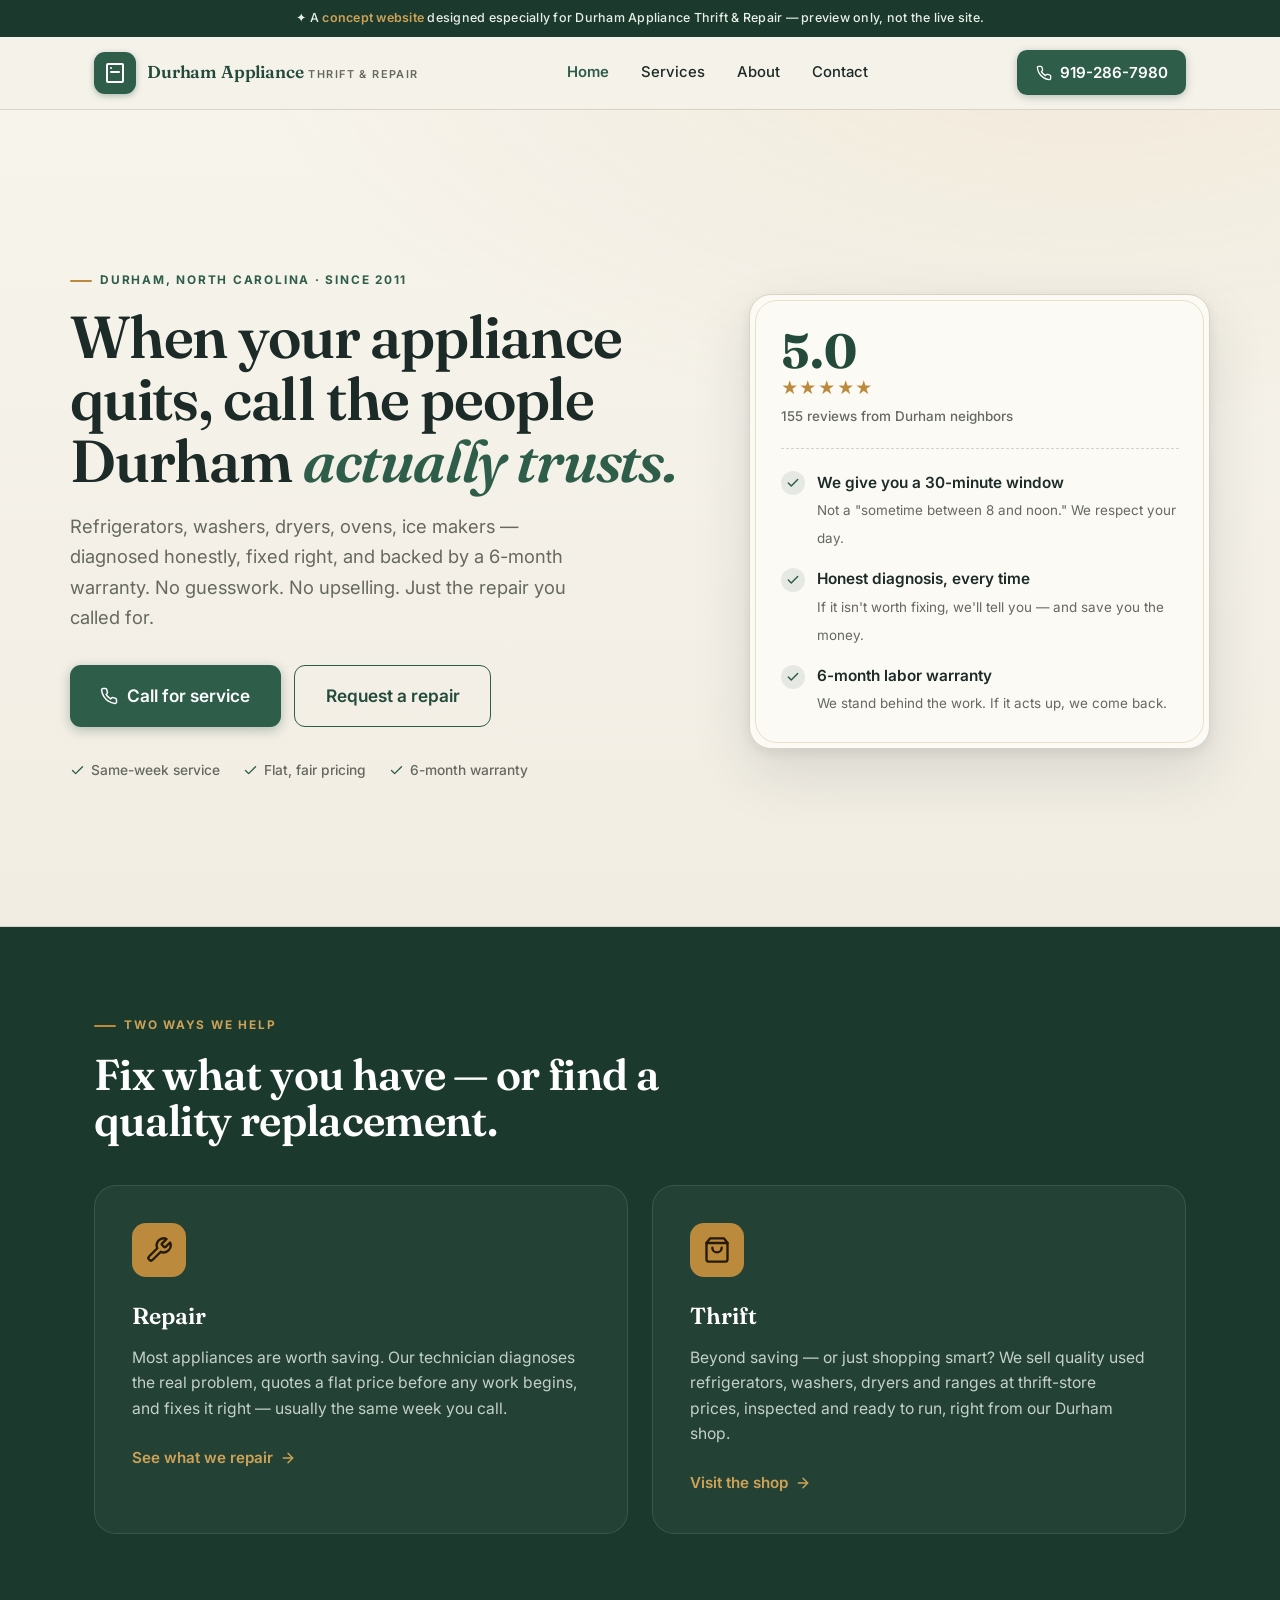
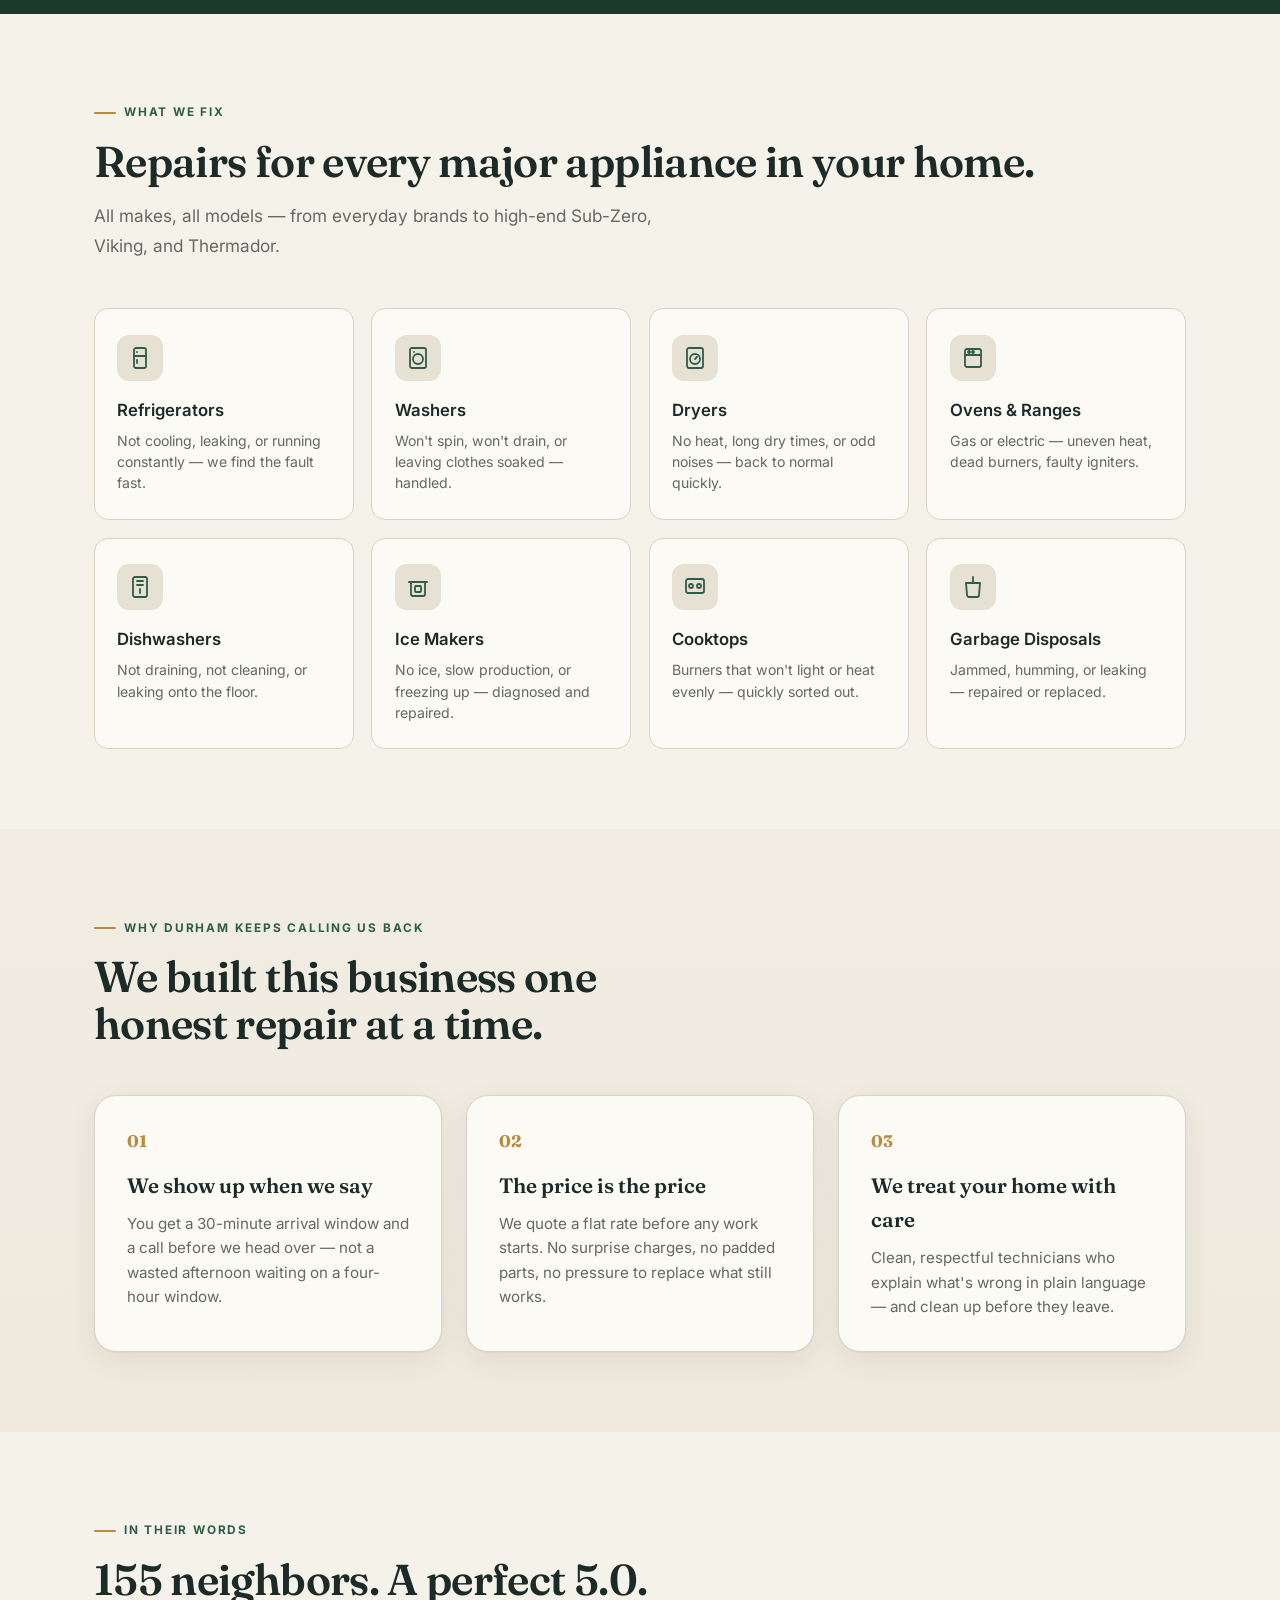
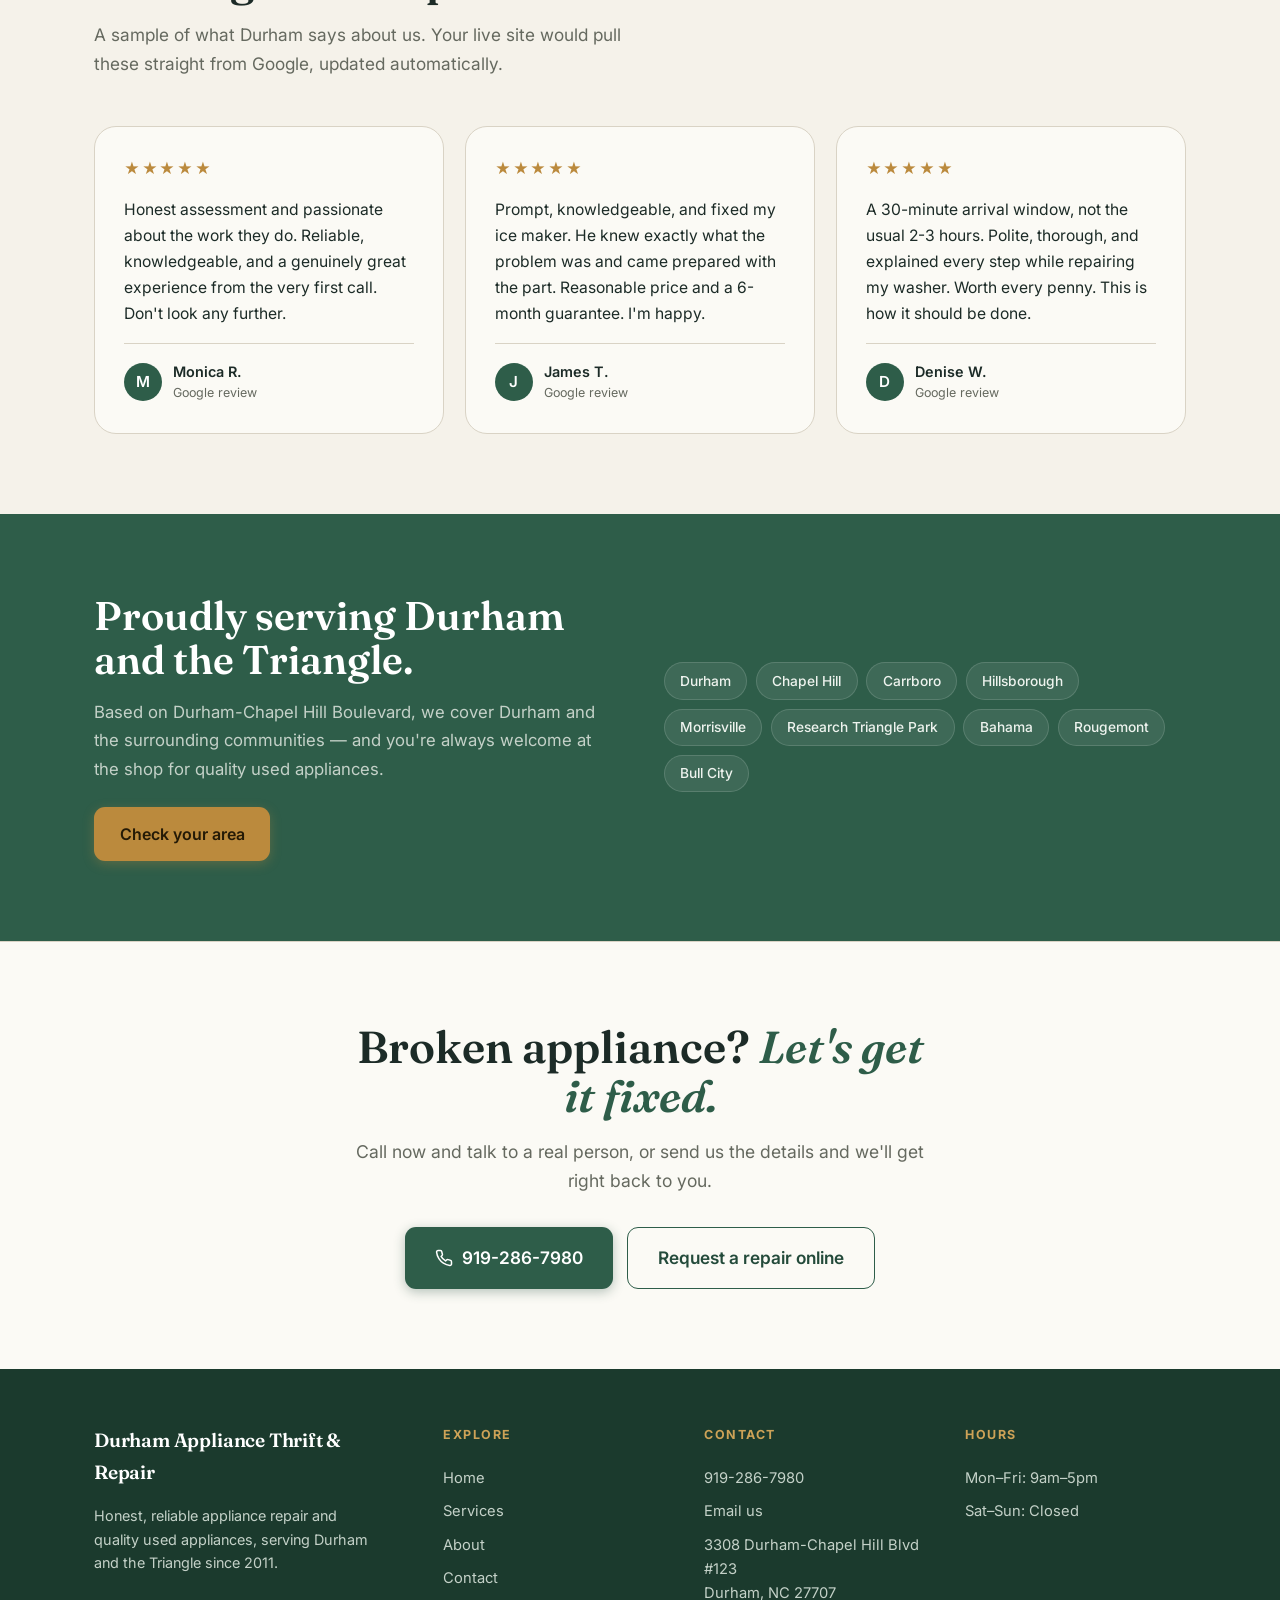
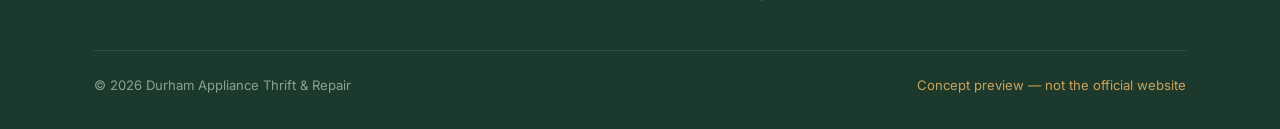
==== index.html @ 08f1b938 "feat: initial concept site for Durham Appliance Thrift & Repair" ====
<!DOCTYPE html>
<html lang="en">
<head>
<script>document.documentElement.classList.add("js")</script>
<meta charset="UTF-8">
<meta name="viewport" content="width=device-width, initial-scale=1.0">
<title>Durham Appliance Thrift &amp; Repair — Honest Appliance Repair in Durham, NC</title>
<meta name="description" content="Durham's most trusted appliance repair. Same-week service, fair flat pricing, and a 6-month warranty. Refrigerators, washers, dryers, ovens and more. Call 919-286-7980.">
<link rel="stylesheet" href="css/style.css">
</head>
<body>

<div class="concept-bar">✦ A <strong>concept website</strong> designed especially for Durham Appliance Thrift &amp; Repair — preview only, not the live site.</div>

<header class="site-header">
  <div class="header-inner">
    <a class="brand" href="index.html">
      <span class="brand-mark">
        <svg viewBox="0 0 24 24" fill="none" stroke="#fff" stroke-width="2" stroke-linecap="round" stroke-linejoin="round"><path d="M5 3h14a1 1 0 0 1 1 1v16a1 1 0 0 1-1 1H5a1 1 0 0 1-1-1V4a1 1 0 0 1 1-1Z"/><line x1="8" y1="7" x2="8" y2="7.01"/><line x1="8" y1="11" x2="16" y2="11"/></svg>
      </span>
      <span class="brand-text">
        <span class="brand-name">Durham Appliance</span>
        <span class="brand-sub">Thrift &amp; Repair</span>
      </span>
    </a>
    <nav class="nav" id="nav">
      <a href="index.html" class="active">Home</a>
      <a href="services.html">Services</a>
      <a href="about.html">About</a>
      <a href="contact.html">Contact</a>
    </nav>
    <a href="tel:+19192867980" class="header-cta">
      <svg viewBox="0 0 24 24" fill="none" stroke="currentColor" stroke-width="2" stroke-linecap="round" stroke-linejoin="round"><path d="M22 16.92v3a2 2 0 0 1-2.18 2 19.79 19.79 0 0 1-8.63-3.07 19.5 19.5 0 0 1-6-6 19.79 19.79 0 0 1-3.07-8.67A2 2 0 0 1 4.11 2h3a2 2 0 0 1 2 1.72 12.84 12.84 0 0 0 .7 2.81 2 2 0 0 1-.45 2.11L8.09 9.91a16 16 0 0 0 6 6l1.27-1.27a2 2 0 0 1 2.11-.45 12.84 12.84 0 0 0 2.81.7A2 2 0 0 1 22 16.92Z"/></svg>
      919-286-7980
    </a>
    <button class="hamburger" id="hamburger" aria-label="Menu"><span></span><span></span><span></span></button>
  </div>
</header>

<section class="hero">
  <div class="wrap hero-grid">
    <div class="hero-left">
      <span class="eyebrow">Durham, North Carolina · Since 2011</span>
      <h1>When your appliance quits, call the people Durham <em>actually trusts.</em></h1>
      <p class="hero-sub">Refrigerators, washers, dryers, ovens, ice makers — diagnosed honestly, fixed right, and backed by a 6-month warranty. No guesswork. No upselling. Just the repair you called for.</p>
      <div class="hero-actions">
        <a href="tel:+19192867980" class="btn btn-primary btn-lg">
          <svg viewBox="0 0 24 24" fill="none" stroke="currentColor" stroke-width="2" stroke-linecap="round" stroke-linejoin="round"><path d="M22 16.92v3a2 2 0 0 1-2.18 2 19.79 19.79 0 0 1-8.63-3.07 19.5 19.5 0 0 1-6-6 19.79 19.79 0 0 1-3.07-8.67A2 2 0 0 1 4.11 2h3a2 2 0 0 1 2 1.72 12.84 12.84 0 0 0 .7 2.81 2 2 0 0 1-.45 2.11L8.09 9.91a16 16 0 0 0 6 6l1.27-1.27a2 2 0 0 1 2.11-.45 12.84 12.84 0 0 0 2.81.7A2 2 0 0 1 22 16.92Z"/></svg>
          Call for service
        </a>
        <a href="contact.html" class="btn btn-ghost btn-lg">Request a repair</a>
      </div>
      <div class="hero-microtrust">
        <span class="dot"><svg viewBox="0 0 24 24" fill="none" stroke="currentColor" stroke-width="2.2" stroke-linecap="round" stroke-linejoin="round"><polyline points="20 6 9 17 4 12"/></svg> Same-week service</span>
        <span class="dot"><svg viewBox="0 0 24 24" fill="none" stroke="currentColor" stroke-width="2.2" stroke-linecap="round" stroke-linejoin="round"><polyline points="20 6 9 17 4 12"/></svg> Flat, fair pricing</span>
        <span class="dot"><svg viewBox="0 0 24 24" fill="none" stroke="currentColor" stroke-width="2.2" stroke-linecap="round" stroke-linejoin="round"><polyline points="20 6 9 17 4 12"/></svg> 6-month warranty</span>
      </div>
    </div>
    <div class="hero-right">
      <div class="seal">
        <div class="seal-top">
          <div>
            <div class="seal-score">5.0</div>
            <div class="seal-stars">★★★★★</div>
            <div class="seal-reviews">155 reviews from Durham neighbors</div>
          </div>
        </div>
        <div class="seal-list">
          <div class="seal-item">
            <span class="seal-check"><svg viewBox="0 0 24 24" fill="none" stroke="currentColor" stroke-width="2.5" stroke-linecap="round" stroke-linejoin="round"><polyline points="20 6 9 17 4 12"/></svg></span>
            <div><b>We give you a 30-minute window</b><span>Not a "sometime between 8 and noon." We respect your day.</span></div>
          </div>
          <div class="seal-item">
            <span class="seal-check"><svg viewBox="0 0 24 24" fill="none" stroke="currentColor" stroke-width="2.5" stroke-linecap="round" stroke-linejoin="round"><polyline points="20 6 9 17 4 12"/></svg></span>
            <div><b>Honest diagnosis, every time</b><span>If it isn't worth fixing, we'll tell you — and save you the money.</span></div>
          </div>
          <div class="seal-item">
            <span class="seal-check"><svg viewBox="0 0 24 24" fill="none" stroke="currentColor" stroke-width="2.5" stroke-linecap="round" stroke-linejoin="round"><polyline points="20 6 9 17 4 12"/></svg></span>
            <div><b>6-month labor warranty</b><span>We stand behind the work. If it acts up, we come back.</span></div>
          </div>
        </div>
      </div>
    </div>
  </div>
</section>

<section class="dual">
  <div class="wrap">
    <span class="eyebrow" style="color:var(--brass-soft)">Two ways we help</span>
    <h2 class="section-title" style="color:#fff;max-width:620px">Fix what you have — or find a quality replacement.</h2>
    <div class="dual-grid" style="margin-top:2.5rem">
      <div class="dual-card">
        <div class="dual-icon"><svg viewBox="0 0 24 24" fill="none" stroke="currentColor" stroke-width="2" stroke-linecap="round" stroke-linejoin="round"><path d="M14.7 6.3a1 1 0 0 0 0 1.4l1.6 1.6a1 1 0 0 0 1.4 0l3.77-3.77a6 6 0 0 1-7.94 7.94l-6.91 6.91a2.12 2.12 0 0 1-3-3l6.91-6.91a6 6 0 0 1 7.94-7.94l-3.76 3.76Z"/></svg></div>
        <h3>Repair</h3>
        <p>Most appliances are worth saving. Our technician diagnoses the real problem, quotes a flat price before any work begins, and fixes it right — usually the same week you call.</p>
        <a href="services.html" class="dual-link">See what we repair <svg viewBox="0 0 24 24" fill="none" stroke="currentColor" stroke-width="2.2" stroke-linecap="round" stroke-linejoin="round"><line x1="5" y1="12" x2="19" y2="12"/><polyline points="12 5 19 12 12 19"/></svg></a>
      </div>
      <div class="dual-card">
        <div class="dual-icon"><svg viewBox="0 0 24 24" fill="none" stroke="currentColor" stroke-width="2" stroke-linecap="round" stroke-linejoin="round"><path d="M6 2 3 6v14a2 2 0 0 0 2 2h14a2 2 0 0 0 2-2V6l-3-4Z"/><line x1="3" y1="6" x2="21" y2="6"/><path d="M16 10a4 4 0 0 1-8 0"/></svg></div>
        <h3>Thrift</h3>
        <p>Beyond saving — or just shopping smart? We sell quality used refrigerators, washers, dryers and ranges at thrift-store prices, inspected and ready to run, right from our Durham shop.</p>
        <a href="contact.html" class="dual-link">Visit the shop <svg viewBox="0 0 24 24" fill="none" stroke="currentColor" stroke-width="2.2" stroke-linecap="round" stroke-linejoin="round"><line x1="5" y1="12" x2="19" y2="12"/><polyline points="12 5 19 12 12 19"/></svg></a>
      </div>
    </div>
  </div>
</section>

<section>
  <div class="wrap">
    <span class="eyebrow">What we fix</span>
    <h2 class="section-title">Repairs for every major appliance in your home.</h2>
    <p class="section-lead">All makes, all models — from everyday brands to high-end Sub-Zero, Viking, and Thermador.</p>
    <div class="svc-grid">
      <div class="svc-card"><div class="svc-ic"><svg viewBox="0 0 24 24" fill="none" stroke="currentColor" stroke-width="1.8" stroke-linecap="round" stroke-linejoin="round"><rect x="6" y="2" width="12" height="20" rx="2"/><line x1="6" y1="10" x2="18" y2="10"/><line x1="9" y1="6" x2="9" y2="6.01"/><line x1="9" y1="14" x2="9" y2="17"/></svg></div><h3>Refrigerators</h3><p>Not cooling, leaking, or running constantly — we find the fault fast.</p></div>
      <div class="svc-card"><div class="svc-ic"><svg viewBox="0 0 24 24" fill="none" stroke="currentColor" stroke-width="1.8" stroke-linecap="round" stroke-linejoin="round"><rect x="4" y="2" width="16" height="20" rx="2"/><circle cx="12" cy="13" r="5"/><line x1="8" y1="6" x2="8" y2="6.01"/></svg></div><h3>Washers</h3><p>Won't spin, won't drain, or leaving clothes soaked — handled.</p></div>
      <div class="svc-card"><div class="svc-ic"><svg viewBox="0 0 24 24" fill="none" stroke="currentColor" stroke-width="1.8" stroke-linecap="round" stroke-linejoin="round"><rect x="4" y="2" width="16" height="20" rx="2"/><circle cx="12" cy="13" r="5"/><line x1="12" y1="13" x2="14" y2="11"/></svg></div><h3>Dryers</h3><p>No heat, long dry times, or odd noises — back to normal quickly.</p></div>
      <div class="svc-card"><div class="svc-ic"><svg viewBox="0 0 24 24" fill="none" stroke="currentColor" stroke-width="1.8" stroke-linecap="round" stroke-linejoin="round"><rect x="4" y="3" width="16" height="18" rx="2"/><line x1="4" y1="9" x2="20" y2="9"/><circle cx="8" cy="6" r="1"/><circle cx="12" cy="6" r="1"/></svg></div><h3>Ovens &amp; Ranges</h3><p>Gas or electric — uneven heat, dead burners, faulty igniters.</p></div>
      <div class="svc-card"><div class="svc-ic"><svg viewBox="0 0 24 24" fill="none" stroke="currentColor" stroke-width="1.8" stroke-linecap="round" stroke-linejoin="round"><rect x="5" y="2" width="14" height="20" rx="2"/><path d="M9 6h6M9 10h6"/><line x1="12" y1="14" x2="12" y2="18"/></svg></div><h3>Dishwashers</h3><p>Not draining, not cleaning, or leaking onto the floor.</p></div>
      <div class="svc-card"><div class="svc-ic"><svg viewBox="0 0 24 24" fill="none" stroke="currentColor" stroke-width="1.8" stroke-linecap="round" stroke-linejoin="round"><path d="M3 7h18M5 7v12a2 2 0 0 0 2 2h10a2 2 0 0 0 2-2V7"/><rect x="9" y="11" width="6" height="6" rx="1"/></svg></div><h3>Ice Makers</h3><p>No ice, slow production, or freezing up — diagnosed and repaired.</p></div>
      <div class="svc-card"><div class="svc-ic"><svg viewBox="0 0 24 24" fill="none" stroke="currentColor" stroke-width="1.8" stroke-linecap="round" stroke-linejoin="round"><rect x="3" y="4" width="18" height="14" rx="2"/><circle cx="8" cy="11" r="2"/><circle cx="16" cy="11" r="2"/></svg></div><h3>Cooktops</h3><p>Burners that won't light or heat evenly — quickly sorted out.</p></div>
      <div class="svc-card"><div class="svc-ic"><svg viewBox="0 0 24 24" fill="none" stroke="currentColor" stroke-width="1.8" stroke-linecap="round" stroke-linejoin="round"><path d="M12 2v6M5 8h14l-1 12a2 2 0 0 1-2 2H8a2 2 0 0 1-2-2L5 8Z"/></svg></div><h3>Garbage Disposals</h3><p>Jammed, humming, or leaking — repaired or replaced.</p></div>
    </div>
  </div>
</section>

<section class="why">
  <div class="wrap">
    <span class="eyebrow">Why Durham keeps calling us back</span>
    <h2 class="section-title" style="max-width:640px">We built this business one honest repair at a time.</h2>
    <div class="why-grid">
      <div class="why-card"><div class="why-num">01</div><h3>We show up when we say</h3><p>You get a 30-minute arrival window and a call before we head over — not a wasted afternoon waiting on a four-hour window.</p></div>
      <div class="why-card"><div class="why-num">02</div><h3>The price is the price</h3><p>We quote a flat rate before any work starts. No surprise charges, no padded parts, no pressure to replace what still works.</p></div>
      <div class="why-card"><div class="why-num">03</div><h3>We treat your home with care</h3><p>Clean, respectful technicians who explain what's wrong in plain language — and clean up before they leave.</p></div>
    </div>
  </div>
</section>

<section>
  <div class="wrap">
    <span class="eyebrow">In their words</span>
    <h2 class="section-title">155 neighbors. A perfect 5.0.</h2>
    <p class="section-lead">A sample of what Durham says about us. Your live site would pull these straight from Google, updated automatically.</p>
    <div class="rev-grid">
      <div class="rev-card"><div class="rev-stars">★★★★★</div><p class="rev-text">Honest assessment and passionate about the work they do. Reliable, knowledgeable, and a genuinely great experience from the very first call. Don't look any further.</p><div class="rev-by"><span class="rev-av">M</span><div><div class="rev-name">Monica R.</div><div class="rev-meta">Google review</div></div></div></div>
      <div class="rev-card"><div class="rev-stars">★★★★★</div><p class="rev-text">Prompt, knowledgeable, and fixed my ice maker. He knew exactly what the problem was and came prepared with the part. Reasonable price and a 6-month guarantee. I'm happy.</p><div class="rev-by"><span class="rev-av">J</span><div><div class="rev-name">James T.</div><div class="rev-meta">Google review</div></div></div></div>
      <div class="rev-card"><div class="rev-stars">★★★★★</div><p class="rev-text">A 30-minute arrival window, not the usual 2-3 hours. Polite, thorough, and explained every step while repairing my washer. Worth every penny. This is how it should be done.</p><div class="rev-by"><span class="rev-av">D</span><div><div class="rev-name">Denise W.</div><div class="rev-meta">Google review</div></div></div></div>
    </div>
  </div>
</section>

<section class="area">
  <div class="wrap area-grid">
    <div>
      <h2>Proudly serving Durham and the Triangle.</h2>
      <p>Based on Durham-Chapel Hill Boulevard, we cover Durham and the surrounding communities — and you're always welcome at the shop for quality used appliances.</p>
      <a href="contact.html" class="btn btn-brass">Check your area</a>
    </div>
    <div class="area-chips">
      <span class="area-chip">Durham</span>
      <span class="area-chip">Chapel Hill</span>
      <span class="area-chip">Carrboro</span>
      <span class="area-chip">Hillsborough</span>
      <span class="area-chip">Morrisville</span>
      <span class="area-chip">Research Triangle Park</span>
      <span class="area-chip">Bahama</span>
      <span class="area-chip">Rougemont</span>
      <span class="area-chip">Bull City</span>
    </div>
  </div>
</section>

<section class="cta-band">
  <div class="wrap cta-inner">
    <h2>Broken appliance? <em>Let's get it fixed.</em></h2>
    <p>Call now and talk to a real person, or send us the details and we'll get right back to you.</p>
    <div class="cta-actions">
      <a href="tel:+19192867980" class="btn btn-primary btn-lg"><svg viewBox="0 0 24 24" fill="none" stroke="currentColor" stroke-width="2" stroke-linecap="round" stroke-linejoin="round"><path d="M22 16.92v3a2 2 0 0 1-2.18 2 19.79 19.79 0 0 1-8.63-3.07 19.5 19.5 0 0 1-6-6 19.79 19.79 0 0 1-3.07-8.67A2 2 0 0 1 4.11 2h3a2 2 0 0 1 2 1.72 12.84 12.84 0 0 0 .7 2.81 2 2 0 0 1-.45 2.11L8.09 9.91a16 16 0 0 0 6 6l1.27-1.27a2 2 0 0 1 2.11-.45 12.84 12.84 0 0 0 2.81.7A2 2 0 0 1 22 16.92Z"/></svg>919-286-7980</a>
      <a href="contact.html" class="btn btn-ghost btn-lg">Request a repair online</a>
    </div>
  </div>
</section>

<footer class="site-footer">
  <div class="wrap">
    <div class="foot-grid">
      <div class="foot-brand"><span class="brand-name" style="font-family:'Fraunces',serif;font-size:1.2rem">Durham Appliance Thrift &amp; Repair</span><p>Honest, reliable appliance repair and quality used appliances, serving Durham and the Triangle since 2011.</p></div>
      <div class="foot-col"><h4>Explore</h4><a href="index.html">Home</a><a href="services.html">Services</a><a href="about.html">About</a><a href="contact.html">Contact</a></div>
      <div class="foot-col"><h4>Contact</h4><a href="tel:+19192867980">919-286-7980</a><a href="mailto:repairs@durhamappliancethrift.com">Email us</a><p>3308 Durham-Chapel Hill Blvd #123<br>Durham, NC 27707</p></div>
      <div class="foot-col"><h4>Hours</h4><p>Mon–Fri: 9am–5pm</p><p>Sat–Sun: Closed</p></div>
    </div>
    <div class="foot-bottom"><span>© 2026 Durham Appliance Thrift &amp; Repair</span><span class="concept-note">Concept preview — not the official website</span></div>
  </div>
</footer>

<script>
  var h=document.getElementById('hamburger'),n=document.getElementById('nav');
  h.addEventListener('click',function(){n.classList.toggle('open')});
  var io=new IntersectionObserver(function(es){es.forEach(function(e){if(e.isIntersecting){e.target.classList.add('in');io.unobserve(e.target)}})},{threshold:.12});
  setTimeout(function(){document.querySelectorAll(".reveal").forEach(function(el){el.classList.add("in")})},1500);
  document.querySelectorAll('.svc-card,.why-card,.rev-card,.dual-card').forEach(function(el){el.classList.add('reveal');io.observe(el)});
</script>
</body>
</html>
---- css/style.css ----
/* ============================================================
   Durham Appliance Thrift & Repair — concept site
   Design: "The honest trade" — pine + brass, warm and grounded
   ============================================================ */

@import url('https://fonts.googleapis.com/css2?family=Fraunces:ital,opsz,wght@0,9..144,400;0,9..144,500;0,9..144,600;0,9..144,700;0,9..144,900;1,9..144,500&family=Inter:wght@400;500;600;700&display=swap');

:root{
  --ink:#1c2b27;
  --paper:#f5f2ea;
  --paper-card:#fbfaf5;
  --pine:#2e5d49;
  --pine-dark:#234a3a;
  --pine-deep:#1b3a2d;
  --brass:#bb8a3d;
  --brass-soft:#cda257;
  --clay:#b0492f;
  --stone:#e7e1d4;
  --line:#d9d3c5;
  --muted:#65695f;
  --radius:14px;
  --radius-lg:22px;
  --maxw:1140px;
  --shadow:0 1px 2px rgba(28,43,39,.04),0 8px 30px rgba(28,43,39,.07);
  --shadow-lg:0 4px 12px rgba(28,43,39,.08),0 24px 60px rgba(28,43,39,.12);
}

*{box-sizing:border-box;margin:0;padding:0}
html{scroll-behavior:smooth}
body{
  font-family:'Inter',system-ui,sans-serif;
  color:var(--ink);
  background:var(--paper);
  line-height:1.65;
  -webkit-font-smoothing:antialiased;
  font-size:17px;
}
img{max-width:100%;display:block}
a{color:inherit;text-decoration:none}

.wrap{max-width:var(--maxw);margin:0 auto;padding:0 1.5rem}

/* ---- Concept banner ---- */
.concept-bar{
  background:var(--pine-deep);
  color:#e8efe9;
  font-size:.78rem;
  letter-spacing:.02em;
  text-align:center;
  padding:.5rem 1rem;
  font-weight:500;
}
.concept-bar strong{color:var(--brass-soft);font-weight:600}

/* ---- Header ---- */
.site-header{
  position:sticky;top:0;z-index:50;
  background:rgba(245,242,234,.92);
  backdrop-filter:blur(10px);
  border-bottom:1px solid var(--line);
}
.header-inner{
  display:flex;align-items:center;justify-content:space-between;
  gap:1rem;padding:.85rem 1.5rem;max-width:var(--maxw);margin:0 auto;
}
.brand{display:flex;align-items:center;gap:.7rem;flex-shrink:0}
.brand-mark{
  width:42px;height:42px;border-radius:11px;flex-shrink:0;
  background:var(--pine);display:grid;place-items:center;
  box-shadow:0 2px 6px rgba(35,74,58,.35);
}
.brand-mark svg{width:24px;height:24px}
.brand-text{line-height:1.15}
.brand-name{
  font-family:'Fraunces',serif;font-weight:600;font-size:1.08rem;
  color:var(--pine-dark);letter-spacing:-.01em;
}
.brand-sub{font-size:.68rem;letter-spacing:.13em;text-transform:uppercase;color:var(--muted);font-weight:600}

.nav{display:flex;align-items:center;gap:.3rem}
.nav a{
  padding:.5rem .85rem;border-radius:8px;font-size:.93rem;font-weight:500;
  color:var(--ink);transition:background .15s,color .15s;
}
.nav a:hover{background:var(--stone)}
.nav a.active{color:var(--pine);font-weight:600}

.header-cta{
  display:inline-flex;align-items:center;gap:.5rem;
  background:var(--pine);color:#fff;font-weight:600;font-size:.95rem;
  padding:.62rem 1.15rem;border-radius:10px;white-space:nowrap;
  transition:background .15s,transform .1s;box-shadow:0 2px 8px rgba(35,74,58,.3);
}
.header-cta:hover{background:var(--pine-dark);transform:translateY(-1px)}
.header-cta svg{width:16px;height:16px}

.hamburger{display:none;background:none;border:1.5px solid var(--line);border-radius:9px;padding:.5rem;cursor:pointer}
.hamburger span{display:block;width:20px;height:2px;background:var(--ink);margin:4px 0;border-radius:2px;transition:.2s}

/* ---- Buttons ---- */
.btn{
  display:inline-flex;align-items:center;gap:.55rem;justify-content:center;
  font-weight:600;font-size:1rem;padding:.85rem 1.6rem;border-radius:11px;
  cursor:pointer;border:none;transition:background .15s,transform .1s,box-shadow .15s;
}
.btn svg{width:18px;height:18px}
.btn-primary{background:var(--pine);color:#fff;box-shadow:0 3px 12px rgba(35,74,58,.32)}
.btn-primary:hover{background:var(--pine-dark);transform:translateY(-1px)}
.btn-brass{background:var(--brass);color:#241a06;box-shadow:0 3px 12px rgba(187,138,61,.32)}
.btn-brass:hover{background:var(--brass-soft);transform:translateY(-1px)}
.btn-ghost{background:transparent;color:var(--pine-dark);border:1.5px solid var(--pine);}
.btn-ghost:hover{background:var(--pine);color:#fff}
.btn-lg{font-size:1.08rem;padding:1rem 1.9rem}

/* ---- Eyebrow / section heads ---- */
.eyebrow{
  display:inline-flex;align-items:center;gap:.5rem;
  font-size:.74rem;font-weight:700;letter-spacing:.15em;text-transform:uppercase;
  color:var(--pine);margin-bottom:1rem;
}
.eyebrow::before{content:'';width:22px;height:2px;background:var(--brass);border-radius:2px}
.section-title{
  font-family:'Fraunces',serif;font-weight:600;line-height:1.08;
  font-size:clamp(1.8rem,4vw,2.7rem);letter-spacing:-.015em;color:var(--ink);
}
.section-lead{font-size:1.08rem;color:var(--muted);max-width:560px;margin-top:1rem;line-height:1.7}

section{padding:5rem 0}

/* ---- HERO ---- */
.hero{
  position:relative;overflow:hidden;
  background:
    radial-gradient(120% 90% at 85% -10%,rgba(187,138,61,.10),transparent 55%),
    linear-gradient(180deg,#f7f4ec 0%,#f1ede3 100%);
  border-bottom:1px solid var(--line);
}
.hero-grid{
  display:grid;grid-template-columns:1.15fr .85fr;gap:3.5rem;align-items:center;
  padding:4.5rem 0 4rem;
}
.hero h1{
  font-family:'Fraunces',serif;font-weight:600;
  font-size:clamp(2.3rem,5.2vw,3.7rem);line-height:1.04;letter-spacing:-.02em;
  margin-bottom:1.25rem;
}
.hero h1 em{font-style:italic;color:var(--pine);font-weight:600}
.hero-sub{font-size:1.15rem;color:var(--muted);line-height:1.65;margin-bottom:2rem;max-width:520px}
.hero-actions{display:flex;flex-wrap:wrap;gap:.85rem;margin-bottom:2rem}
.hero-microtrust{display:flex;align-items:center;gap:1.4rem;flex-wrap:wrap;font-size:.86rem;color:var(--muted);font-weight:500}
.hero-microtrust .dot{display:inline-flex;align-items:center;gap:.4rem}
.hero-microtrust svg{width:15px;height:15px;color:var(--pine)}

/* Trust seal card */
.seal{
  background:var(--paper-card);border:1px solid var(--line);border-radius:var(--radius-lg);
  box-shadow:var(--shadow-lg);padding:2rem 1.9rem;position:relative;
}
.seal::before{
  content:'';position:absolute;inset:0;border-radius:var(--radius-lg);
  border:1px solid rgba(187,138,61,.25);pointer-events:none;margin:5px;
}
.seal-top{display:flex;align-items:center;gap:1rem;padding-bottom:1.3rem;border-bottom:1px dashed var(--line);margin-bottom:1.3rem}
.seal-score{font-family:'Fraunces',serif;font-weight:700;font-size:3rem;line-height:1;color:var(--pine-dark)}
.seal-stars{color:var(--brass);font-size:1.05rem;letter-spacing:.1em}
.seal-reviews{font-size:.84rem;color:var(--muted);font-weight:500;margin-top:.15rem}
.seal-list{display:flex;flex-direction:column;gap:.95rem}
.seal-item{display:flex;gap:.75rem;align-items:flex-start}
.seal-check{
  width:24px;height:24px;border-radius:50%;background:rgba(46,93,73,.1);
  display:grid;place-items:center;flex-shrink:0;margin-top:.1rem;
}
.seal-check svg{width:14px;height:14px;color:var(--pine)}
.seal-item b{font-weight:600;font-size:.96rem;display:block}
.seal-item span{font-size:.84rem;color:var(--muted);line-height:1.45}

/* ---- Dual path ---- */
.dual{background:var(--pine-deep);color:#eef3ee}
.dual-grid{display:grid;grid-template-columns:1fr 1fr;gap:1.5rem}
.dual-card{
  background:rgba(255,255,255,.04);border:1px solid rgba(255,255,255,.1);
  border-radius:var(--radius-lg);padding:2.3rem;transition:transform .2s,border-color .2s,background .2s;
}
.dual-card:hover{transform:translateY(-3px);border-color:rgba(187,138,61,.5);background:rgba(255,255,255,.06)}
.dual-icon{
  width:54px;height:54px;border-radius:14px;background:var(--brass);
  display:grid;place-items:center;margin-bottom:1.3rem;
}
.dual-icon svg{width:28px;height:28px;color:#241a06}
.dual-card h3{font-family:'Fraunces',serif;font-weight:600;font-size:1.45rem;margin-bottom:.6rem;color:#fff}
.dual-card p{color:#c4d1c8;font-size:.98rem;line-height:1.6;margin-bottom:1.4rem}
.dual-link{display:inline-flex;align-items:center;gap:.45rem;color:var(--brass-soft);font-weight:600;font-size:.95rem}
.dual-link svg{width:16px;height:16px;transition:transform .15s}
.dual-card:hover .dual-link svg{transform:translateX(4px)}

/* ---- Services grid ---- */
.svc-grid{display:grid;grid-template-columns:repeat(4,1fr);gap:1.1rem;margin-top:3rem}
.svc-card{
  background:var(--paper-card);border:1px solid var(--line);border-radius:var(--radius);
  padding:1.6rem 1.4rem;transition:transform .18s,box-shadow .18s,border-color .18s;
}
.svc-card:hover{transform:translateY(-3px);box-shadow:var(--shadow);border-color:rgba(46,93,73,.3)}
.svc-ic{
  width:46px;height:46px;border-radius:12px;background:var(--stone);
  display:grid;place-items:center;margin-bottom:1rem;
}
.svc-ic svg{width:24px;height:24px;color:var(--pine)}
.svc-card h3{font-weight:600;font-size:1.05rem;margin-bottom:.35rem}
.svc-card p{font-size:.88rem;color:var(--muted);line-height:1.5}

/* ---- Why / promise band ---- */
.why{background:linear-gradient(180deg,#f1ede3,#efe9dd)}
.why-grid{display:grid;grid-template-columns:repeat(3,1fr);gap:1.5rem;margin-top:3rem}
.why-card{background:var(--paper-card);border:1px solid var(--line);border-radius:var(--radius-lg);padding:2rem;box-shadow:var(--shadow)}
.why-num{font-family:'Fraunces',serif;font-weight:700;font-size:1.05rem;color:var(--brass);margin-bottom:.8rem}
.why-card h3{font-family:'Fraunces',serif;font-weight:600;font-size:1.3rem;margin-bottom:.55rem}
.why-card p{font-size:.95rem;color:var(--muted);line-height:1.6}

/* ---- Reviews ---- */
.rev-grid{display:grid;grid-template-columns:repeat(3,1fr);gap:1.3rem;margin-top:3rem}
.rev-card{background:var(--paper-card);border:1px solid var(--line);border-radius:var(--radius-lg);padding:1.8rem;display:flex;flex-direction:column;gap:1rem}
.rev-stars{color:var(--brass);font-size:.95rem;letter-spacing:.12em}
.rev-text{font-size:.98rem;line-height:1.65;color:var(--ink);flex:1}
.rev-by{display:flex;align-items:center;gap:.7rem;border-top:1px solid var(--line);padding-top:1rem}
.rev-av{width:38px;height:38px;border-radius:50%;background:var(--pine);color:#fff;display:grid;place-items:center;font-weight:600;font-size:.95rem;flex-shrink:0}
.rev-name{font-weight:600;font-size:.9rem}
.rev-meta{font-size:.78rem;color:var(--muted)}

/* ---- Service area ---- */
.area{background:var(--pine);color:#eef3ee}
.area-grid{display:grid;grid-template-columns:1fr 1fr;gap:3rem;align-items:center}
.area h2{font-family:'Fraunces',serif;font-weight:600;font-size:clamp(1.8rem,4vw,2.5rem);line-height:1.1;margin-bottom:1rem;color:#fff}
.area p{color:#c4d1c8;font-size:1.05rem;line-height:1.7;margin-bottom:1.5rem}
.area-chips{display:flex;flex-wrap:wrap;gap:.55rem}
.area-chip{background:rgba(255,255,255,.08);border:1px solid rgba(255,255,255,.14);border-radius:100px;padding:.4rem .95rem;font-size:.86rem;font-weight:500}

/* ---- CTA band ---- */
.cta-band{background:var(--paper-card);border-top:1px solid var(--line)}
.cta-inner{text-align:center;max-width:640px;margin:0 auto}
.cta-inner h2{font-family:'Fraunces',serif;font-weight:600;font-size:clamp(1.9rem,4.2vw,2.8rem);line-height:1.1;margin-bottom:1rem}
.cta-inner h2 em{font-style:italic;color:var(--pine)}
.cta-inner p{font-size:1.1rem;color:var(--muted);margin-bottom:2rem}
.cta-actions{display:flex;gap:.85rem;justify-content:center;flex-wrap:wrap}

/* ---- Footer ---- */
.site-footer{background:var(--pine-deep);color:#c4d1c8;padding:3.5rem 0 2rem}
.foot-grid{display:grid;grid-template-columns:1.4fr 1fr 1fr 1fr;gap:2.5rem;padding-bottom:2.5rem;border-bottom:1px solid rgba(255,255,255,.1)}
.foot-brand .brand-name{color:#fff}
.foot-brand p{font-size:.9rem;line-height:1.6;margin-top:1rem;max-width:280px}
.foot-col h4{font-size:.78rem;letter-spacing:.12em;text-transform:uppercase;color:var(--brass-soft);margin-bottom:1rem;font-weight:700}
.foot-col a,.foot-col p{display:block;font-size:.92rem;color:#c4d1c8;padding:.28rem 0;transition:color .15s}
.foot-col a:hover{color:#fff}
.foot-bottom{padding-top:1.5rem;display:flex;justify-content:space-between;align-items:center;gap:1rem;flex-wrap:wrap;font-size:.82rem;color:#8ba093}
.foot-bottom .concept-note{color:var(--brass-soft)}

/* ---- Page hero (interior) ---- */
.page-hero{background:linear-gradient(180deg,#f7f4ec,#f1ede3);border-bottom:1px solid var(--line);padding:3.5rem 0}
.page-hero h1{font-family:'Fraunces',serif;font-weight:600;font-size:clamp(2rem,4.5vw,3rem);line-height:1.06;letter-spacing:-.02em;margin-bottom:.8rem}
.page-hero p{font-size:1.1rem;color:var(--muted);max-width:620px}
.crumb{font-size:.82rem;color:var(--muted);margin-bottom:1rem}
.crumb a:hover{color:var(--pine)}

/* ---- Services page detail ---- */
.svc-detail{display:flex;flex-direction:column;gap:1.2rem;margin-top:2.5rem}
.svc-row{display:grid;grid-template-columns:auto 1fr auto;gap:1.5rem;align-items:center;background:var(--paper-card);border:1px solid var(--line);border-radius:var(--radius-lg);padding:1.6rem 1.8rem;transition:border-color .18s,box-shadow .18s}
.svc-row:hover{border-color:rgba(46,93,73,.3);box-shadow:var(--shadow)}
.svc-row-ic{width:56px;height:56px;border-radius:14px;background:var(--stone);display:grid;place-items:center;flex-shrink:0}
.svc-row-ic svg{width:28px;height:28px;color:var(--pine)}
.svc-row h3{font-family:'Fraunces',serif;font-weight:600;font-size:1.25rem;margin-bottom:.3rem}
.svc-row p{font-size:.94rem;color:var(--muted);line-height:1.55}
.svc-row .btn{flex-shrink:0}

/* ---- About ---- */
.about-grid{display:grid;grid-template-columns:1fr 1fr;gap:3.5rem;align-items:start}
.about-body p{margin-bottom:1.2rem;font-size:1.05rem;line-height:1.75;color:var(--ink)}
.about-body p.lead{font-family:'Fraunces',serif;font-size:1.35rem;line-height:1.5;color:var(--pine-dark);font-weight:500}
.about-card{background:var(--pine-deep);color:#eef3ee;border-radius:var(--radius-lg);padding:2.2rem;position:sticky;top:90px}
.about-card h3{font-family:'Fraunces',serif;font-weight:600;font-size:1.3rem;color:#fff;margin-bottom:1.3rem}
.about-stat{display:flex;align-items:baseline;gap:.6rem;padding:1rem 0;border-bottom:1px solid rgba(255,255,255,.1)}
.about-stat:last-of-type{border-bottom:none}
.about-stat .n{font-family:'Fraunces',serif;font-weight:700;font-size:1.8rem;color:var(--brass-soft)}
.about-stat .l{font-size:.92rem;color:#c4d1c8}
.values{display:grid;grid-template-columns:repeat(2,1fr);gap:1.2rem;margin-top:3rem}
.value{background:var(--paper-card);border:1px solid var(--line);border-radius:var(--radius);padding:1.6rem}
.value .vic{width:42px;height:42px;border-radius:11px;background:rgba(46,93,73,.1);display:grid;place-items:center;margin-bottom:.9rem}
.value .vic svg{width:22px;height:22px;color:var(--pine)}
.value h3{font-weight:600;font-size:1.05rem;margin-bottom:.35rem}
.value p{font-size:.9rem;color:var(--muted);line-height:1.55}

/* ---- Contact ---- */
.contact-grid{display:grid;grid-template-columns:1fr 1fr;gap:3rem;align-items:start}
.contact-info{display:flex;flex-direction:column;gap:1.3rem}
.ci-card{background:var(--paper-card);border:1px solid var(--line);border-radius:var(--radius);padding:1.5rem;display:flex;gap:1rem;align-items:flex-start}
.ci-ic{width:46px;height:46px;border-radius:12px;background:rgba(46,93,73,.1);display:grid;place-items:center;flex-shrink:0}
.ci-ic svg{width:22px;height:22px;color:var(--pine)}
.ci-card h3{font-size:.78rem;letter-spacing:.1em;text-transform:uppercase;color:var(--muted);margin-bottom:.3rem;font-weight:700}
.ci-card p,.ci-card a{font-size:1.02rem;font-weight:500;line-height:1.5}
.ci-card a:hover{color:var(--pine)}
.ci-hours{font-size:.92rem !important;font-weight:400 !important;color:var(--muted)}

.form-card{background:var(--paper-card);border:1px solid var(--line);border-radius:var(--radius-lg);padding:2.2rem;box-shadow:var(--shadow)}
.form-card h2{font-family:'Fraunces',serif;font-weight:600;font-size:1.5rem;margin-bottom:.4rem}
.form-card .fc-sub{font-size:.95rem;color:var(--muted);margin-bottom:1.6rem}
.field{margin-bottom:1.1rem}
.field label{display:block;font-size:.85rem;font-weight:600;margin-bottom:.4rem}
.field label .req{color:var(--clay)}
.field input,.field select,.field textarea{
  width:100%;border:1.5px solid var(--line);border-radius:10px;
  padding:.7rem .9rem;font-size:.98rem;font-family:inherit;color:var(--ink);
  background:#fff;transition:border-color .15s,box-shadow .15s;
}
.field input:focus,.field select:focus,.field textarea:focus{
  outline:none;border-color:var(--pine);box-shadow:0 0 0 3px rgba(46,93,73,.12);
}
.field textarea{resize:vertical;min-height:110px}
.field-row{display:grid;grid-template-columns:1fr 1fr;gap:1rem}
.form-note{font-size:.82rem;color:var(--muted);margin-top:.6rem;text-align:center}

/* ---- Responsive ---- */
@media(max-width:920px){
  .hero-grid{grid-template-columns:1fr;gap:2.5rem}
  .seal{max-width:460px}
  .svc-grid{grid-template-columns:1fr 1fr}
  .why-grid,.rev-grid{grid-template-columns:1fr}
  .dual-grid,.area-grid,.about-grid,.contact-grid,.values{grid-template-columns:1fr}
  .foot-grid{grid-template-columns:1fr 1fr;gap:2rem}
  .about-card{position:static}
  .nav,.header-cta{display:none}
  .hamburger{display:block}
  .nav.open{
    display:flex;flex-direction:column;position:absolute;top:100%;left:0;right:0;
    background:var(--paper);border-bottom:1px solid var(--line);padding:1rem 1.5rem;gap:.2rem;
  }
  .nav.open a{padding:.7rem .5rem}
}
@media(max-width:560px){
  body{font-size:16px}
  section{padding:3.5rem 0}
  .svc-grid{grid-template-columns:1fr}
  .field-row{grid-template-columns:1fr}
  .foot-grid{grid-template-columns:1fr}
  .svc-row{grid-template-columns:auto 1fr;gap:1rem}
  .svc-row .btn{grid-column:1/-1}
  .hero h1{font-size:2.1rem}
}

@media(prefers-reduced-motion:reduce){
  *{animation:none !important;transition:none !important;scroll-behavior:auto}
}

/* reveal — only hides when JS is active (progressive enhancement, never blank) */
html.js .reveal{opacity:0;transform:translateY(16px);transition:opacity .6s ease,transform .6s ease}
html.js .reveal.in{opacity:1;transform:none}
@media(prefers-reduced-motion:reduce){html.js .reveal{opacity:1;transform:none}}
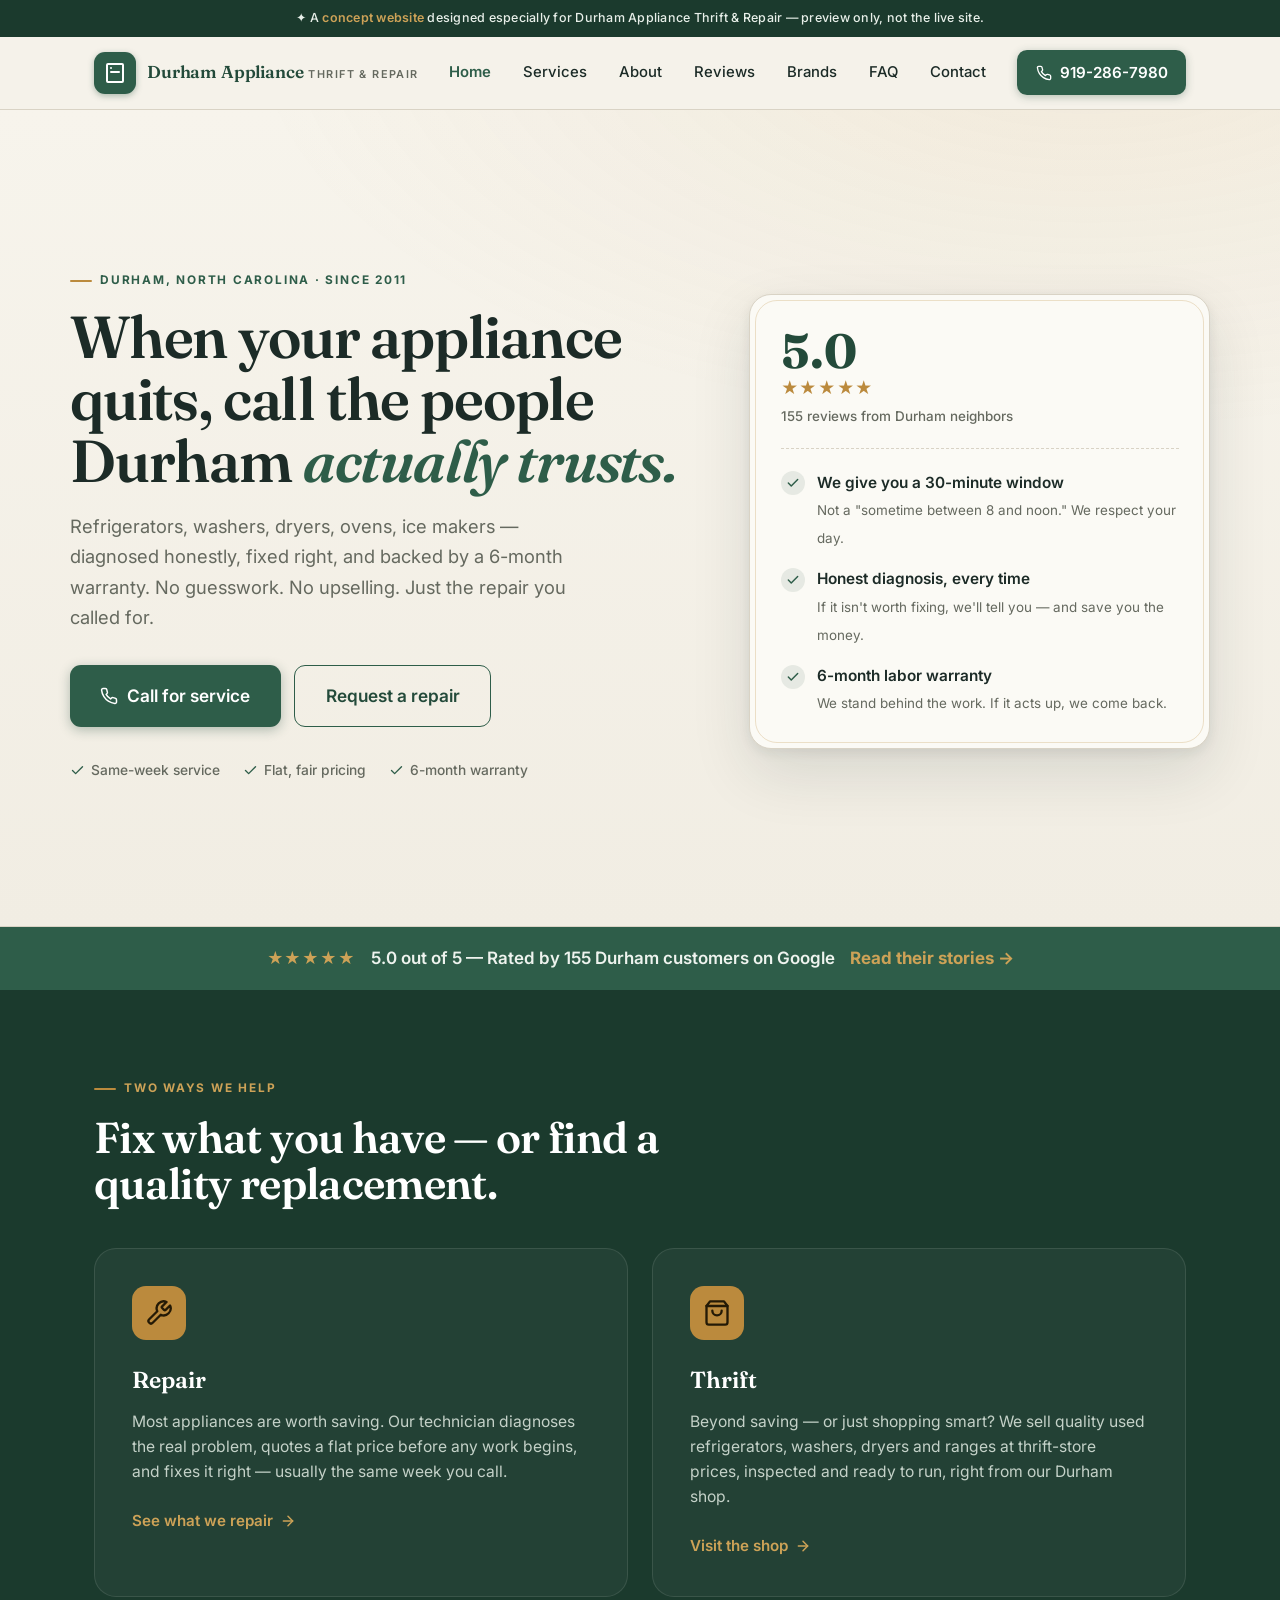
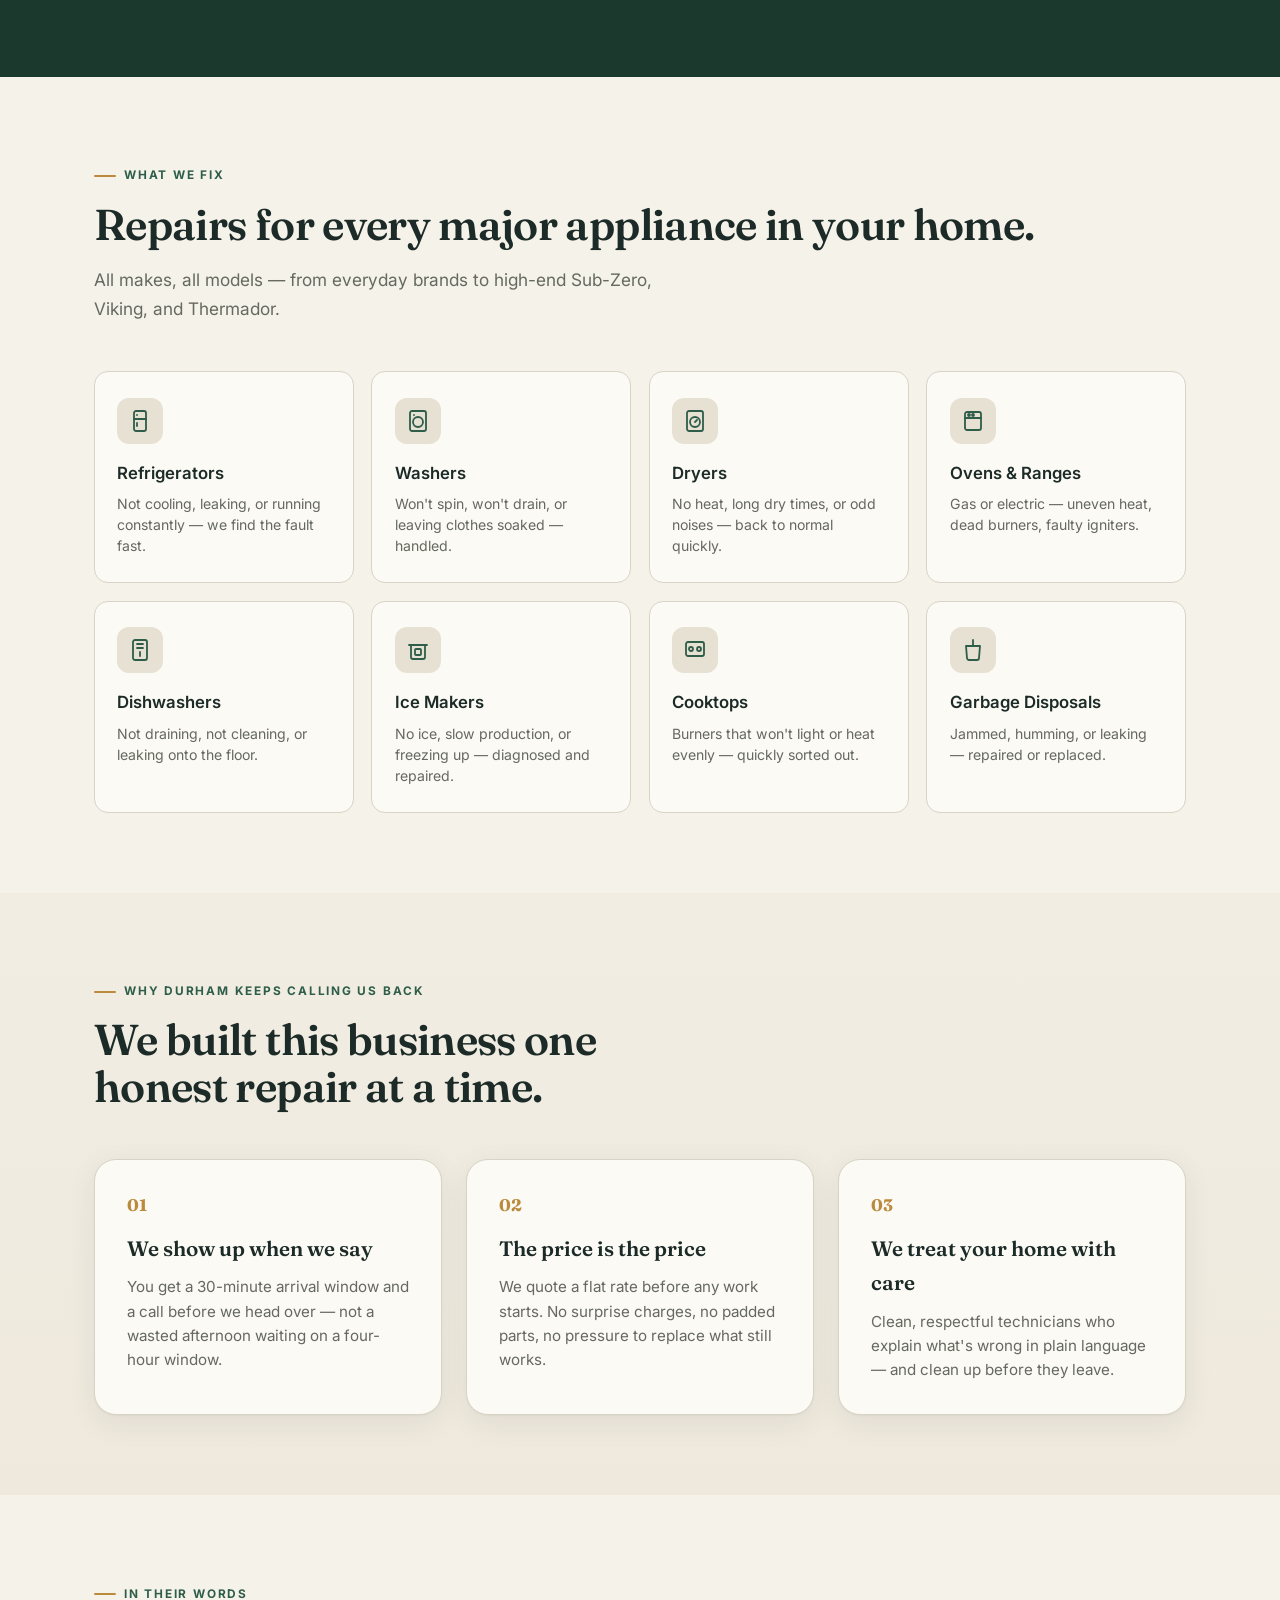
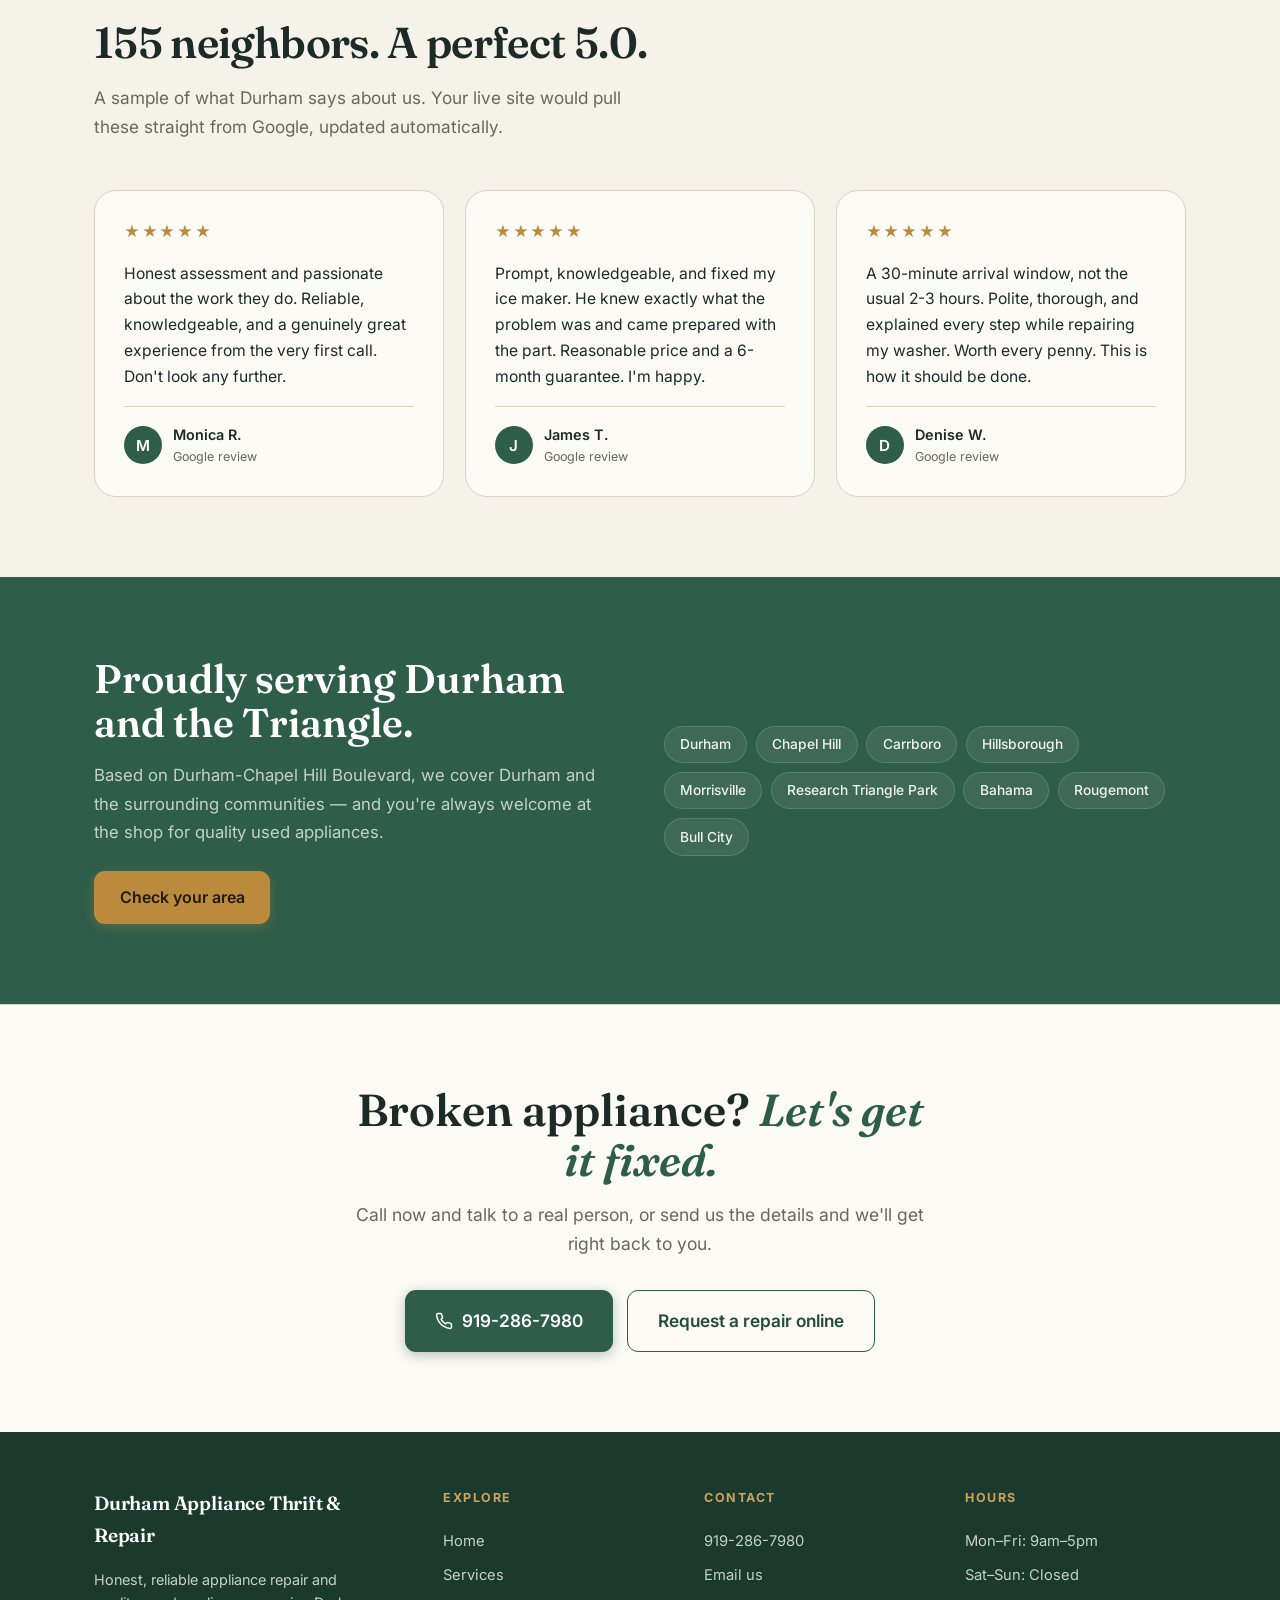
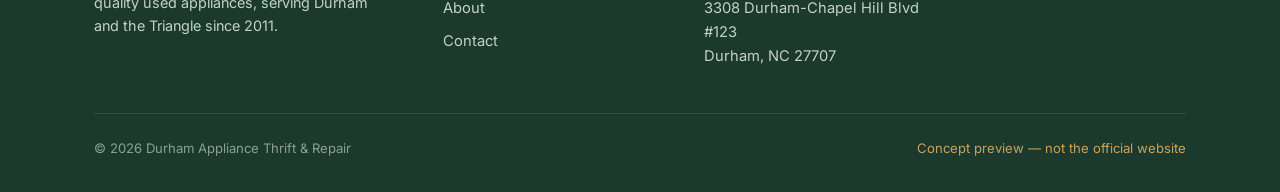
==== commit d81262c3: "feat: expand to full site — add testimonials, brands, FAQ pages + photos" ====
--- a/index.html
+++ b/index.html
@@ -27,6 +27,9 @@
       <a href="index.html" class="active">Home</a>
       <a href="services.html">Services</a>
       <a href="about.html">About</a>
+      <a href="testimonials.html">Reviews</a>
+      <a href="brands.html">Brands</a>
+      <a href="faq.html">FAQ</a>
       <a href="contact.html">Contact</a>
     </nav>
     <a href="tel:+19192867980" class="header-cta">
@@ -84,6 +87,12 @@
   </div>
 </section>
 
+<div style="background:var(--pine);padding:1.1rem 1.5rem;text-align:center">
+  <span style="color:var(--brass-soft);font-size:1rem;letter-spacing:.06em">★★★★★</span>
+  <span style="color:#eef3ee;font-weight:600;margin:0 .6rem">5.0 out of 5 — Rated by 155 Durham customers on Google</span>
+  <a href="testimonials.html" style="color:var(--brass-soft);font-weight:700;white-space:nowrap">Read their stories →</a>
+</div>
+
 <section class="dual">
   <div class="wrap">
     <span class="eyebrow" style="color:var(--brass-soft)">Two ways we help</span>
--- a/css/style.css
+++ b/css/style.css
@@ -318,7 +318,7 @@
 
 /* ---- Responsive ---- */
 @media(max-width:920px){
-  .hero-grid{grid-template-columns:1fr;gap:2.5rem}
+  .hero-grid{grid-template-columns:1fr;gap:2.5rem;padding:3.5rem 1.5rem 3rem}
   .seal{max-width:460px}
   .svc-grid{grid-template-columns:1fr 1fr}
   .why-grid,.rev-grid{grid-template-columns:1fr}
@@ -342,6 +342,8 @@
   .svc-row{grid-template-columns:auto 1fr;gap:1rem}
   .svc-row .btn{grid-column:1/-1}
   .hero h1{font-size:2.1rem}
+  .hero-actions{flex-direction:column}
+  .btn-lg{width:100%;justify-content:center}
 }
 
 @media(prefers-reduced-motion:reduce){
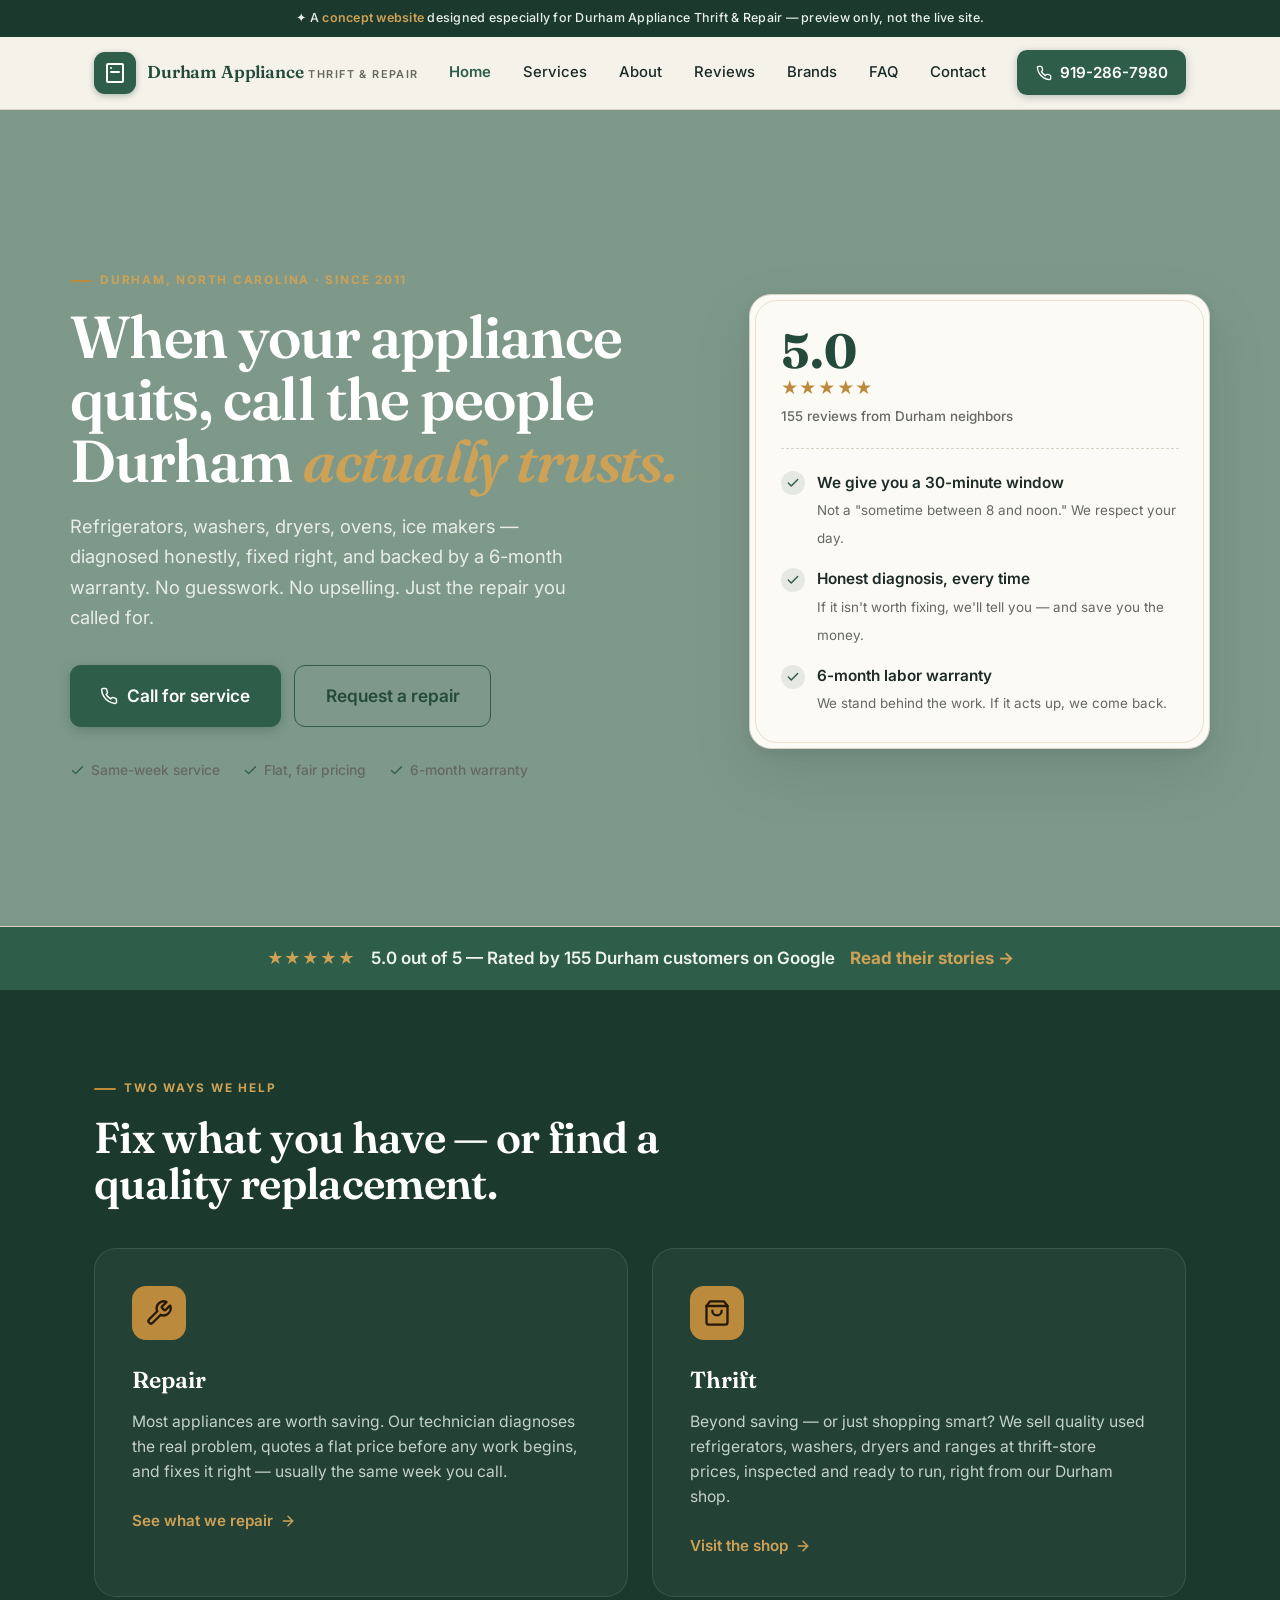
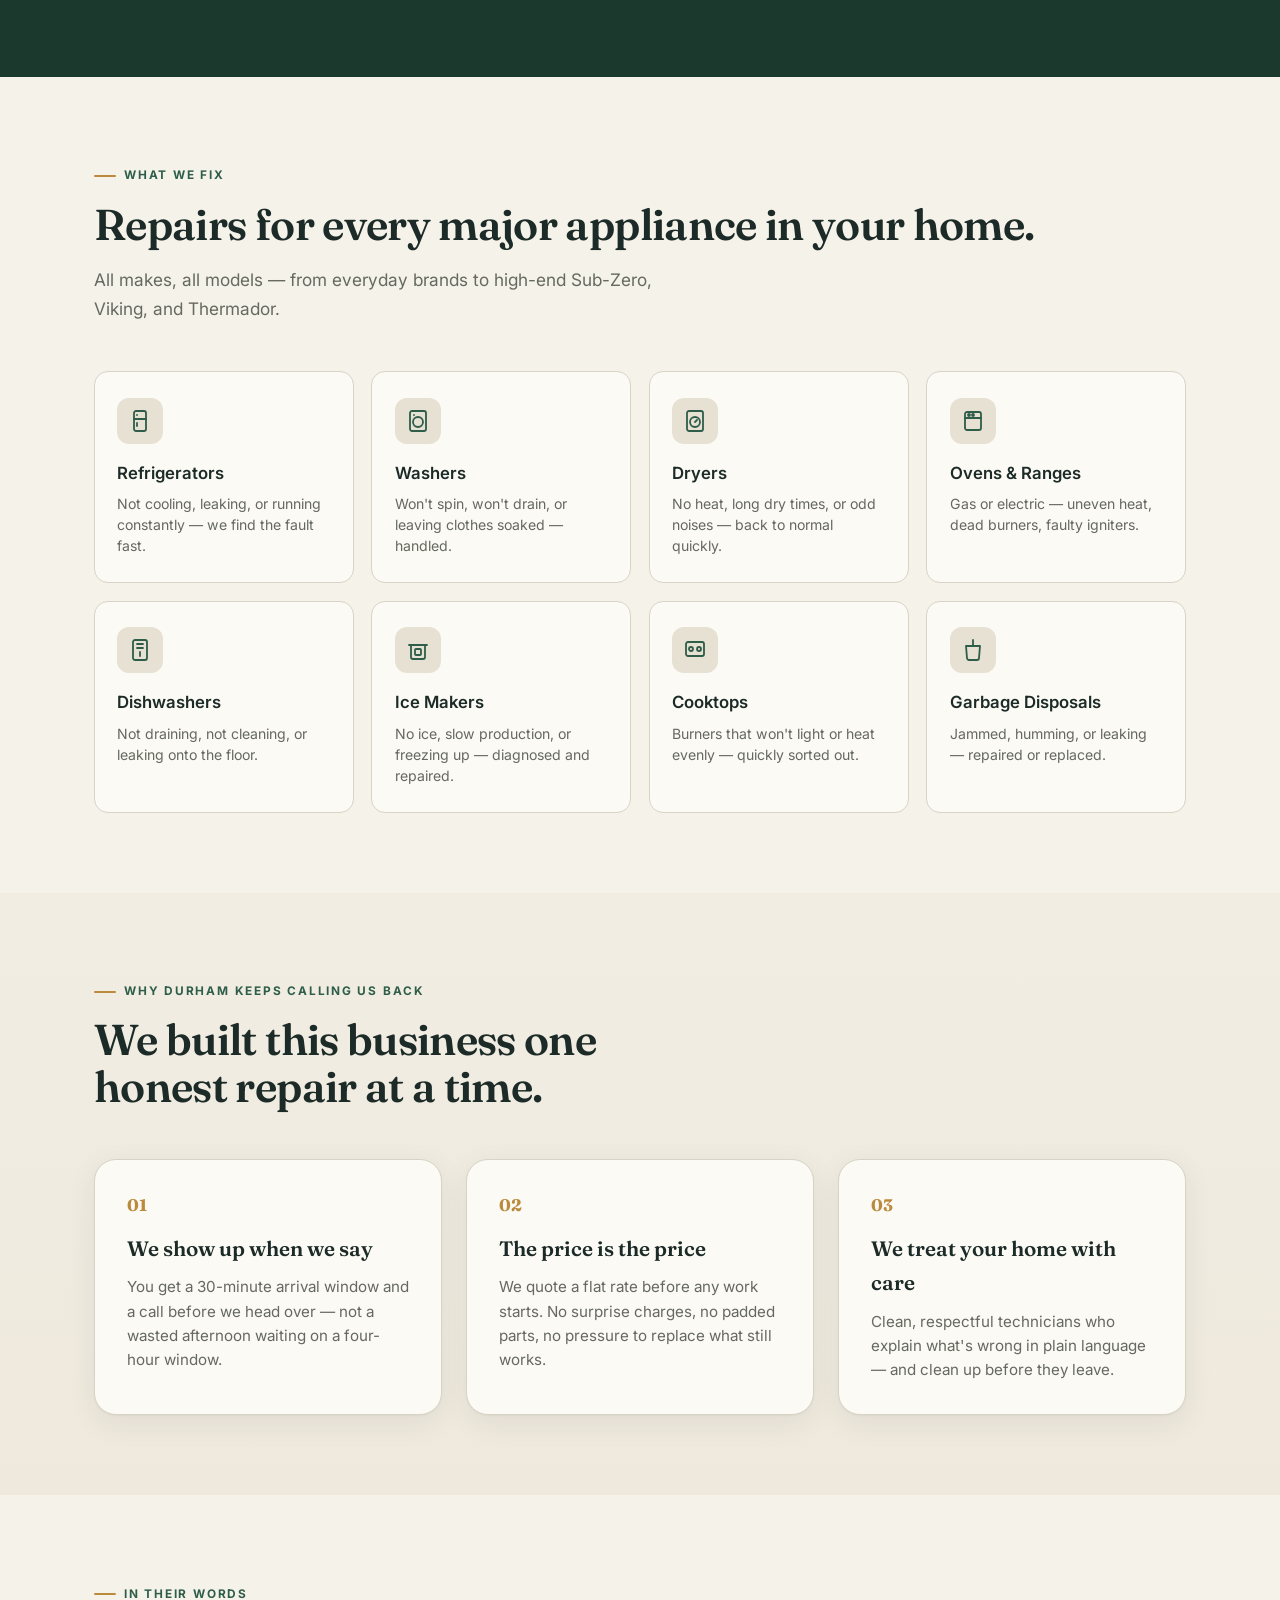
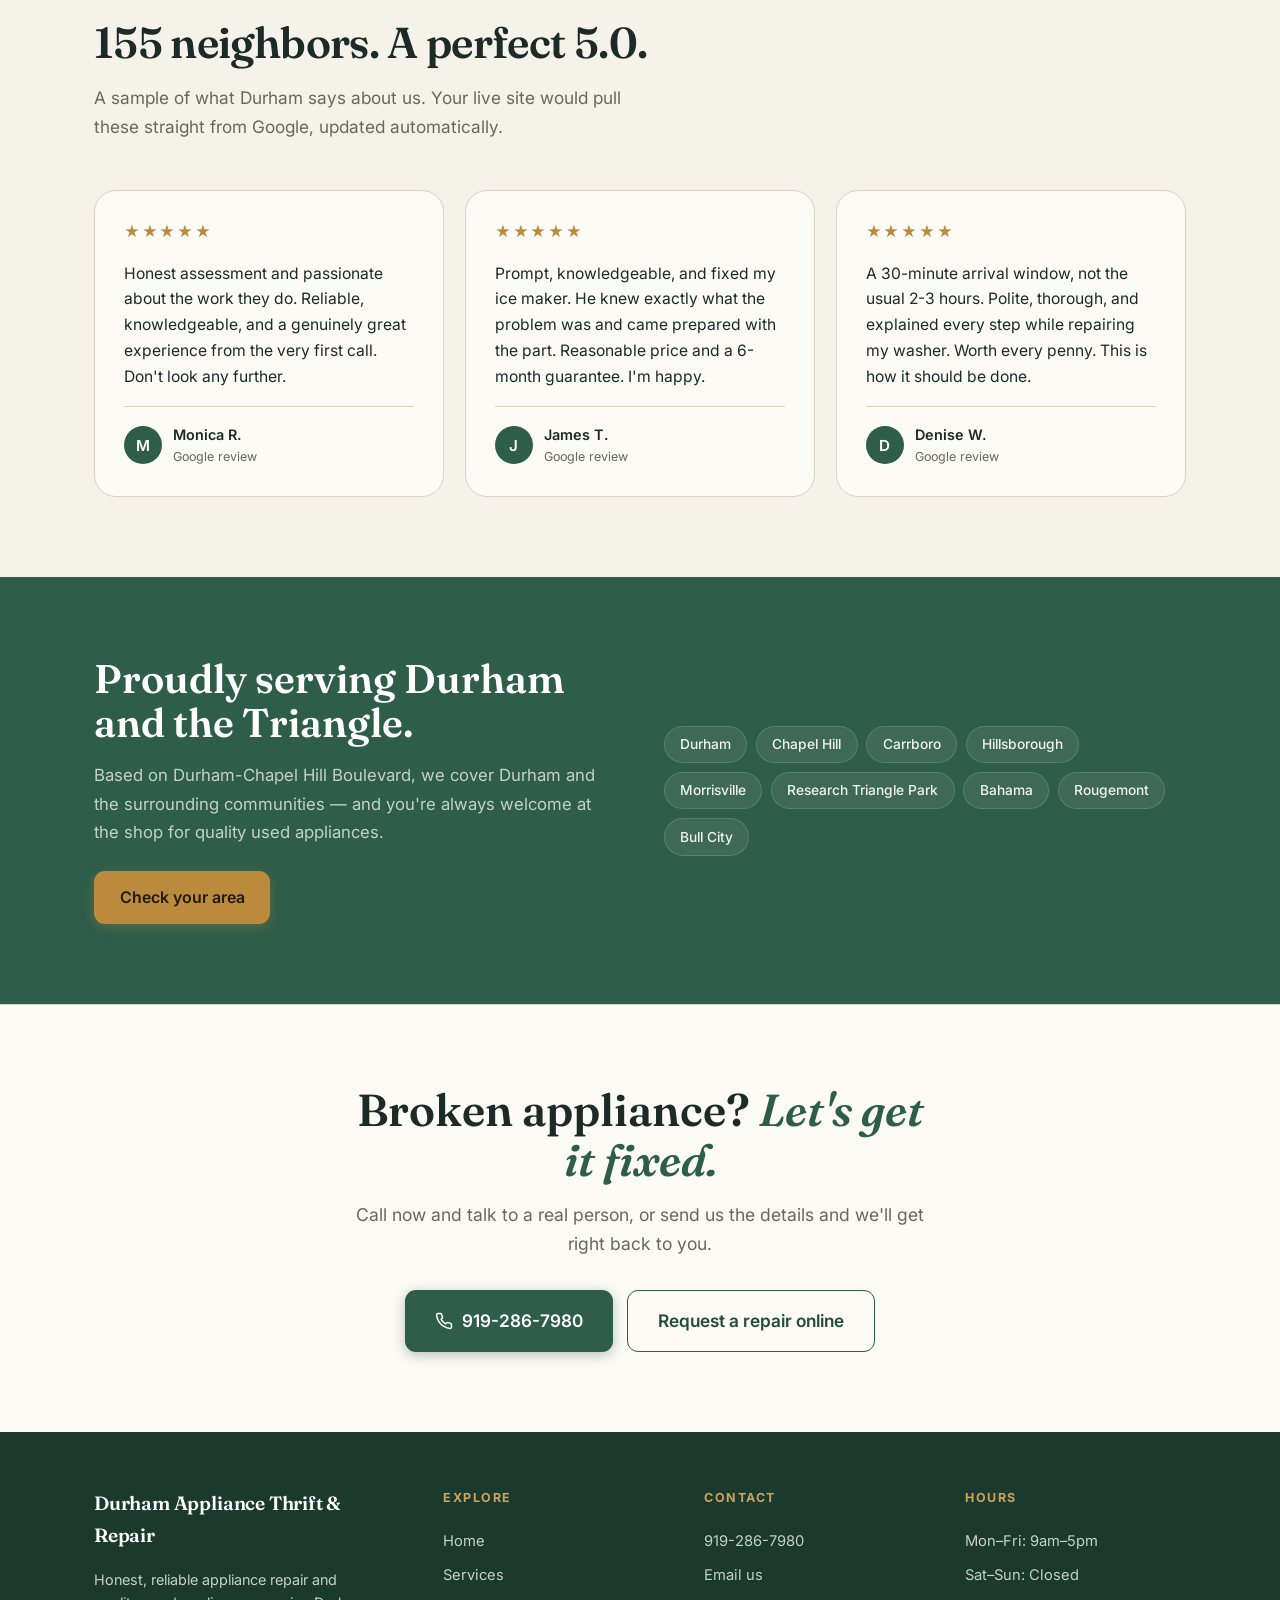
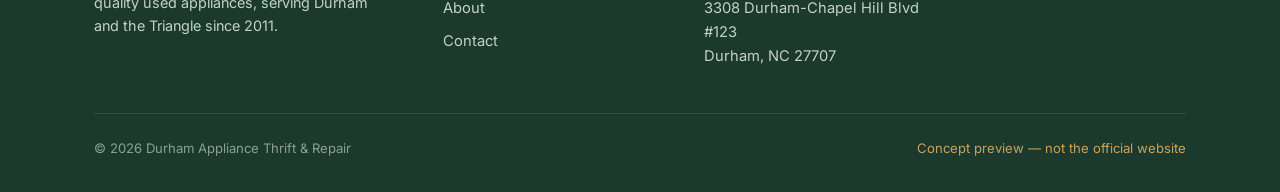
==== commit ac3955c8: "feat: add brand logos, hero photos across all pages" ====
--- a/index.html
+++ b/index.html
@@ -40,12 +40,12 @@
   </div>
 </header>
 
-<section class="hero">
+<section class="hero" style="background:linear-gradient(rgba(46,93,73,0.60),rgba(46,93,73,0.60)),url('https://images.unsplash.com/photo-1558618666-fcd25c85cd64?w=1600&q=80') center/cover no-repeat">
   <div class="wrap hero-grid">
     <div class="hero-left">
-      <span class="eyebrow">Durham, North Carolina · Since 2011</span>
-      <h1>When your appliance quits, call the people Durham <em>actually trusts.</em></h1>
-      <p class="hero-sub">Refrigerators, washers, dryers, ovens, ice makers — diagnosed honestly, fixed right, and backed by a 6-month warranty. No guesswork. No upselling. Just the repair you called for.</p>
+      <span class="eyebrow" style="color:var(--brass-soft)">Durham, North Carolina · Since 2011</span>
+      <h1 style="color:#fff">When your appliance quits, call the people Durham <em style="color:var(--brass-soft)">actually trusts.</em></h1>
+      <p class="hero-sub" style="color:rgba(255,255,255,.82)">Refrigerators, washers, dryers, ovens, ice makers — diagnosed honestly, fixed right, and backed by a 6-month warranty. No guesswork. No upselling. Just the repair you called for.</p>
       <div class="hero-actions">
         <a href="tel:+19192867980" class="btn btn-primary btn-lg">
           <svg viewBox="0 0 24 24" fill="none" stroke="currentColor" stroke-width="2" stroke-linecap="round" stroke-linejoin="round"><path d="M22 16.92v3a2 2 0 0 1-2.18 2 19.79 19.79 0 0 1-8.63-3.07 19.5 19.5 0 0 1-6-6 19.79 19.79 0 0 1-3.07-8.67A2 2 0 0 1 4.11 2h3a2 2 0 0 1 2 1.72 12.84 12.84 0 0 0 .7 2.81 2 2 0 0 1-.45 2.11L8.09 9.91a16 16 0 0 0 6 6l1.27-1.27a2 2 0 0 1 2.11-.45 12.84 12.84 0 0 0 2.81.7A2 2 0 0 1 22 16.92Z"/></svg>
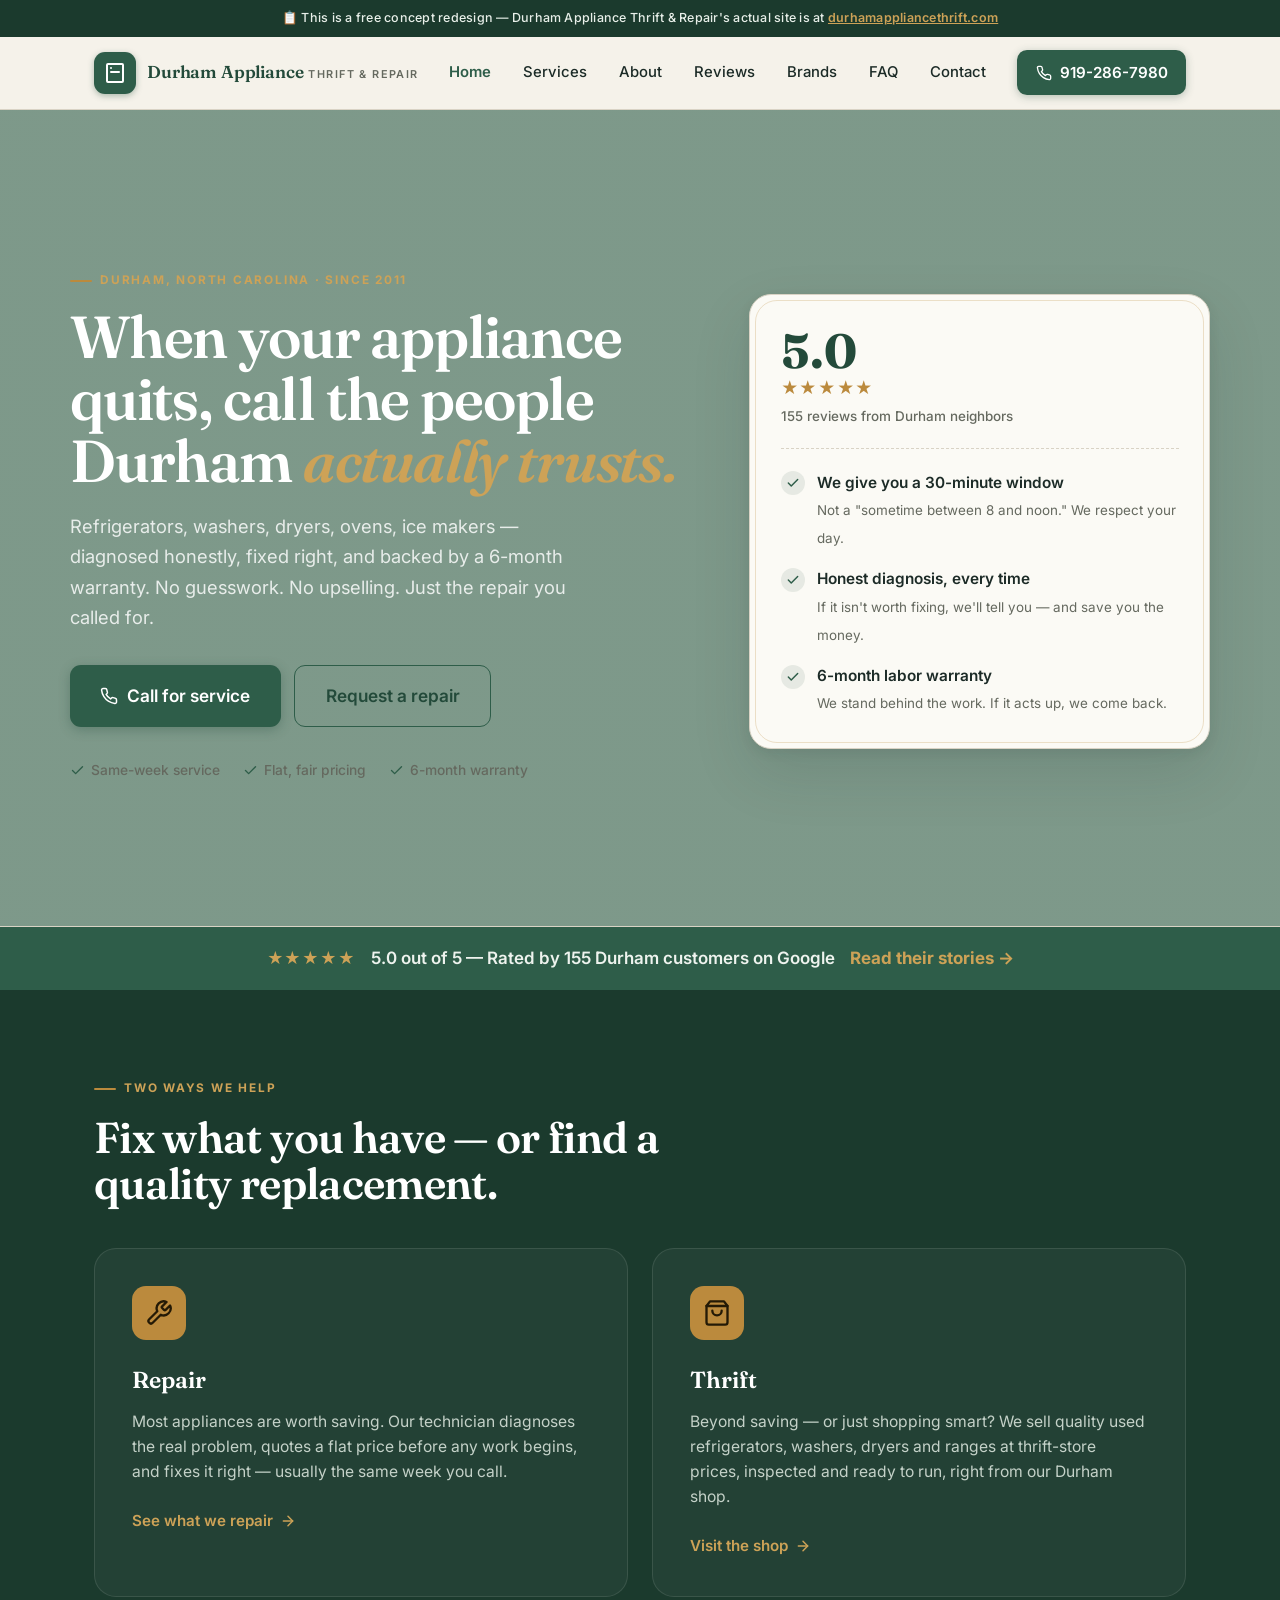
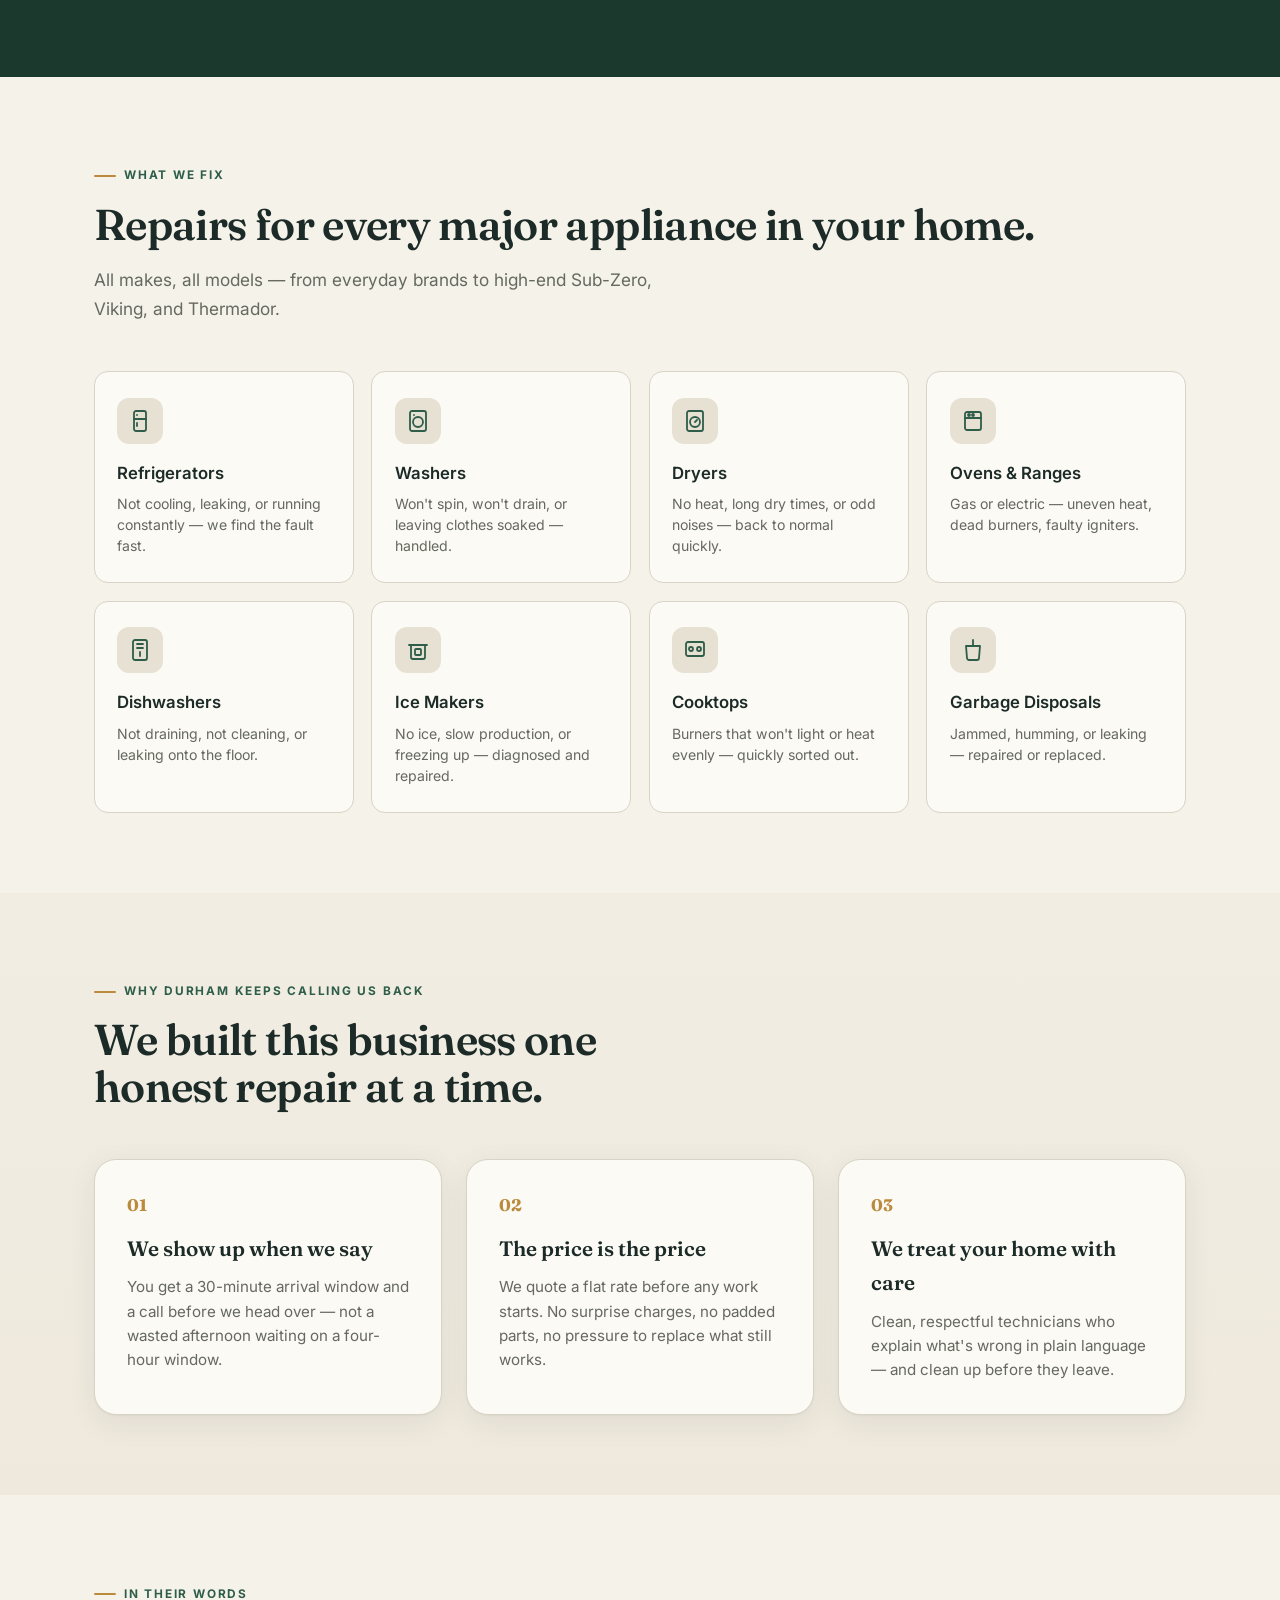
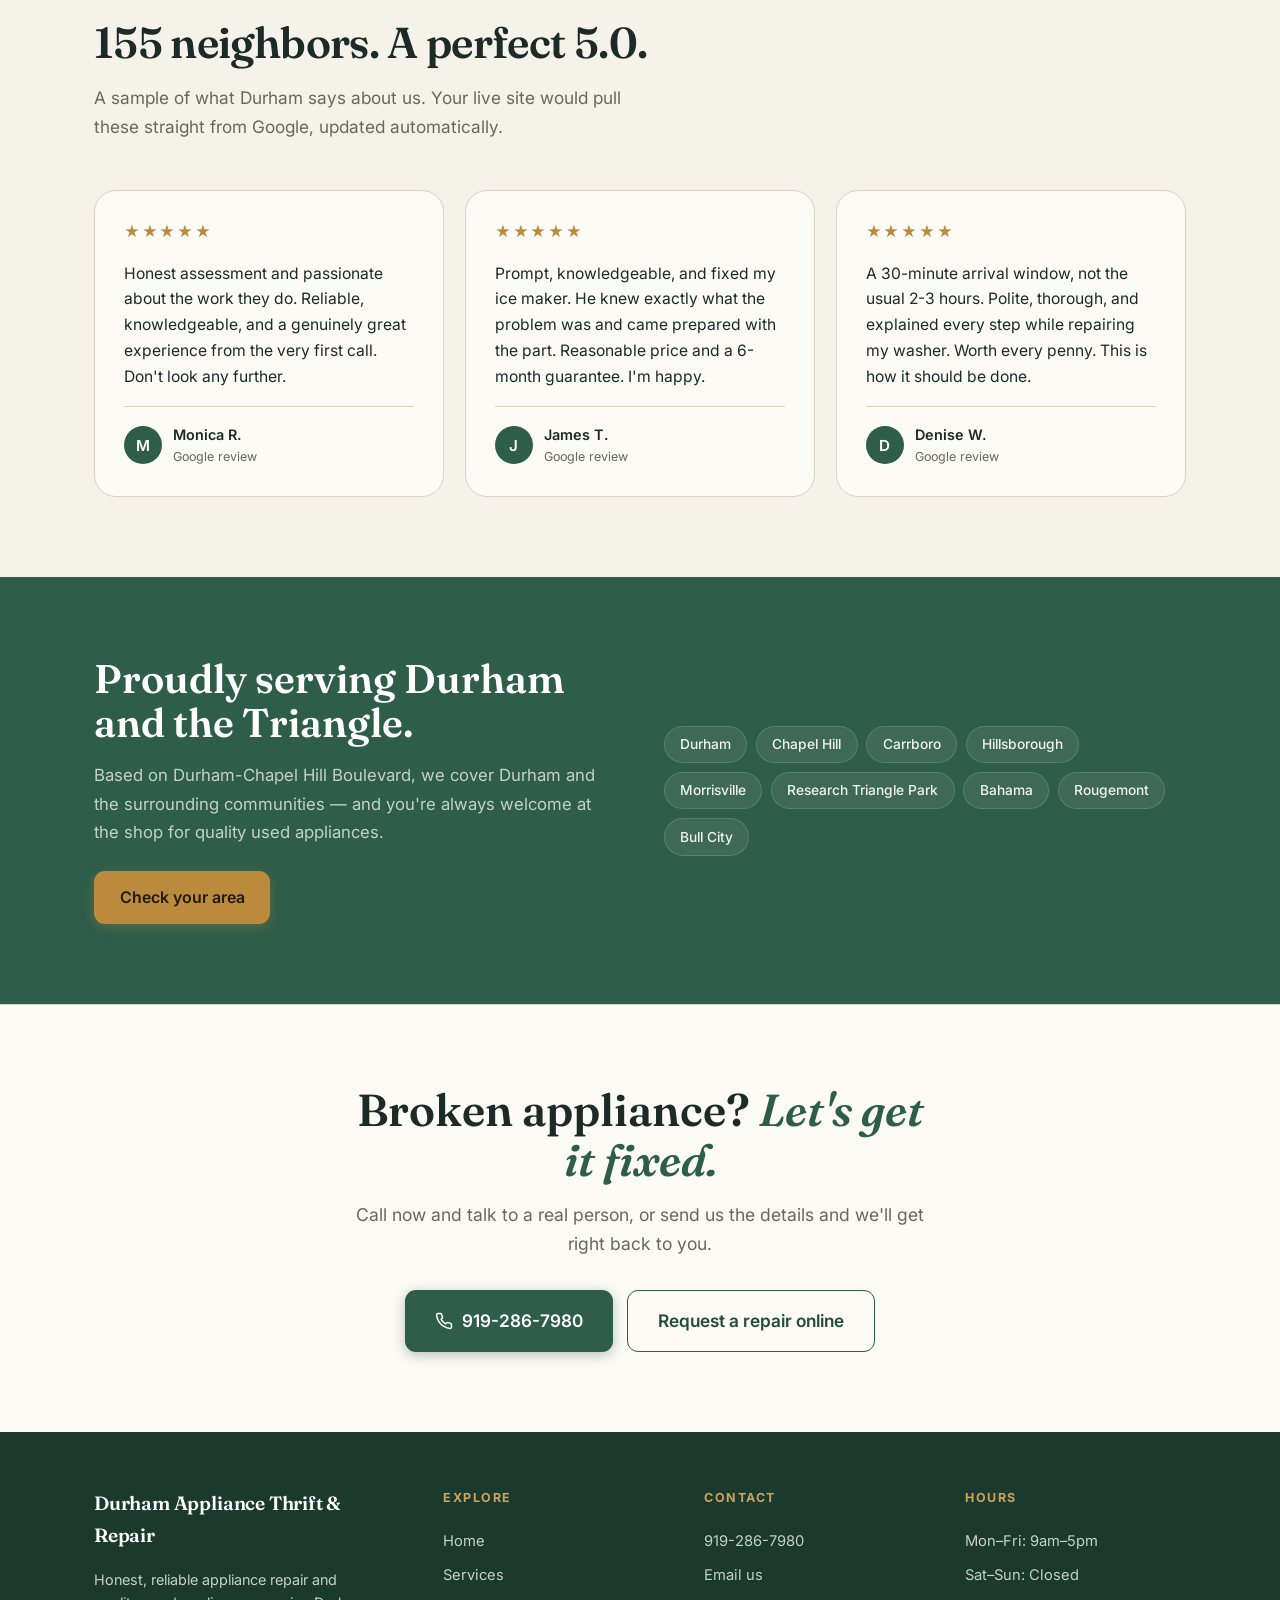
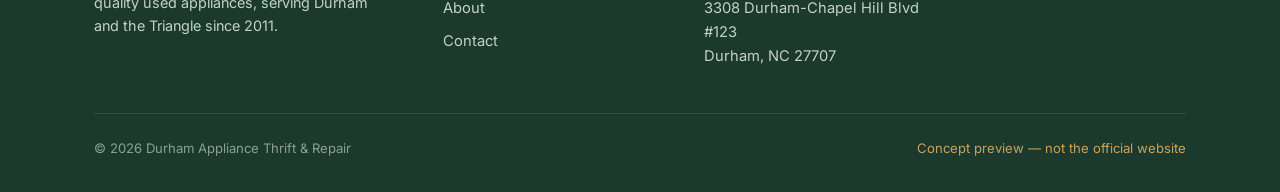
==== commit 04f19ef6: "fix: add link to actual site in concept banner" ====
--- a/index.html
+++ b/index.html
@@ -10,7 +10,7 @@
 </head>
 <body>
 
-<div class="concept-bar">✦ A <strong>concept website</strong> designed especially for Durham Appliance Thrift &amp; Repair — preview only, not the live site.</div>
+<div class="concept-bar">📋 This is a free concept redesign — Durham Appliance Thrift &amp; Repair's actual site is at <a href="https://durhamappliancethrift.com" target="_blank" rel="noopener">durhamappliancethrift.com</a></div>
 
 <header class="site-header">
   <div class="header-inner">
--- a/css/style.css
+++ b/css/style.css
@@ -51,6 +51,7 @@
   font-weight:500;
 }
 .concept-bar strong{color:var(--brass-soft);font-weight:600}
+.concept-bar a{color:var(--brass-soft);text-decoration:underline;font-weight:600}
 
 /* ---- Header ---- */
 .site-header{
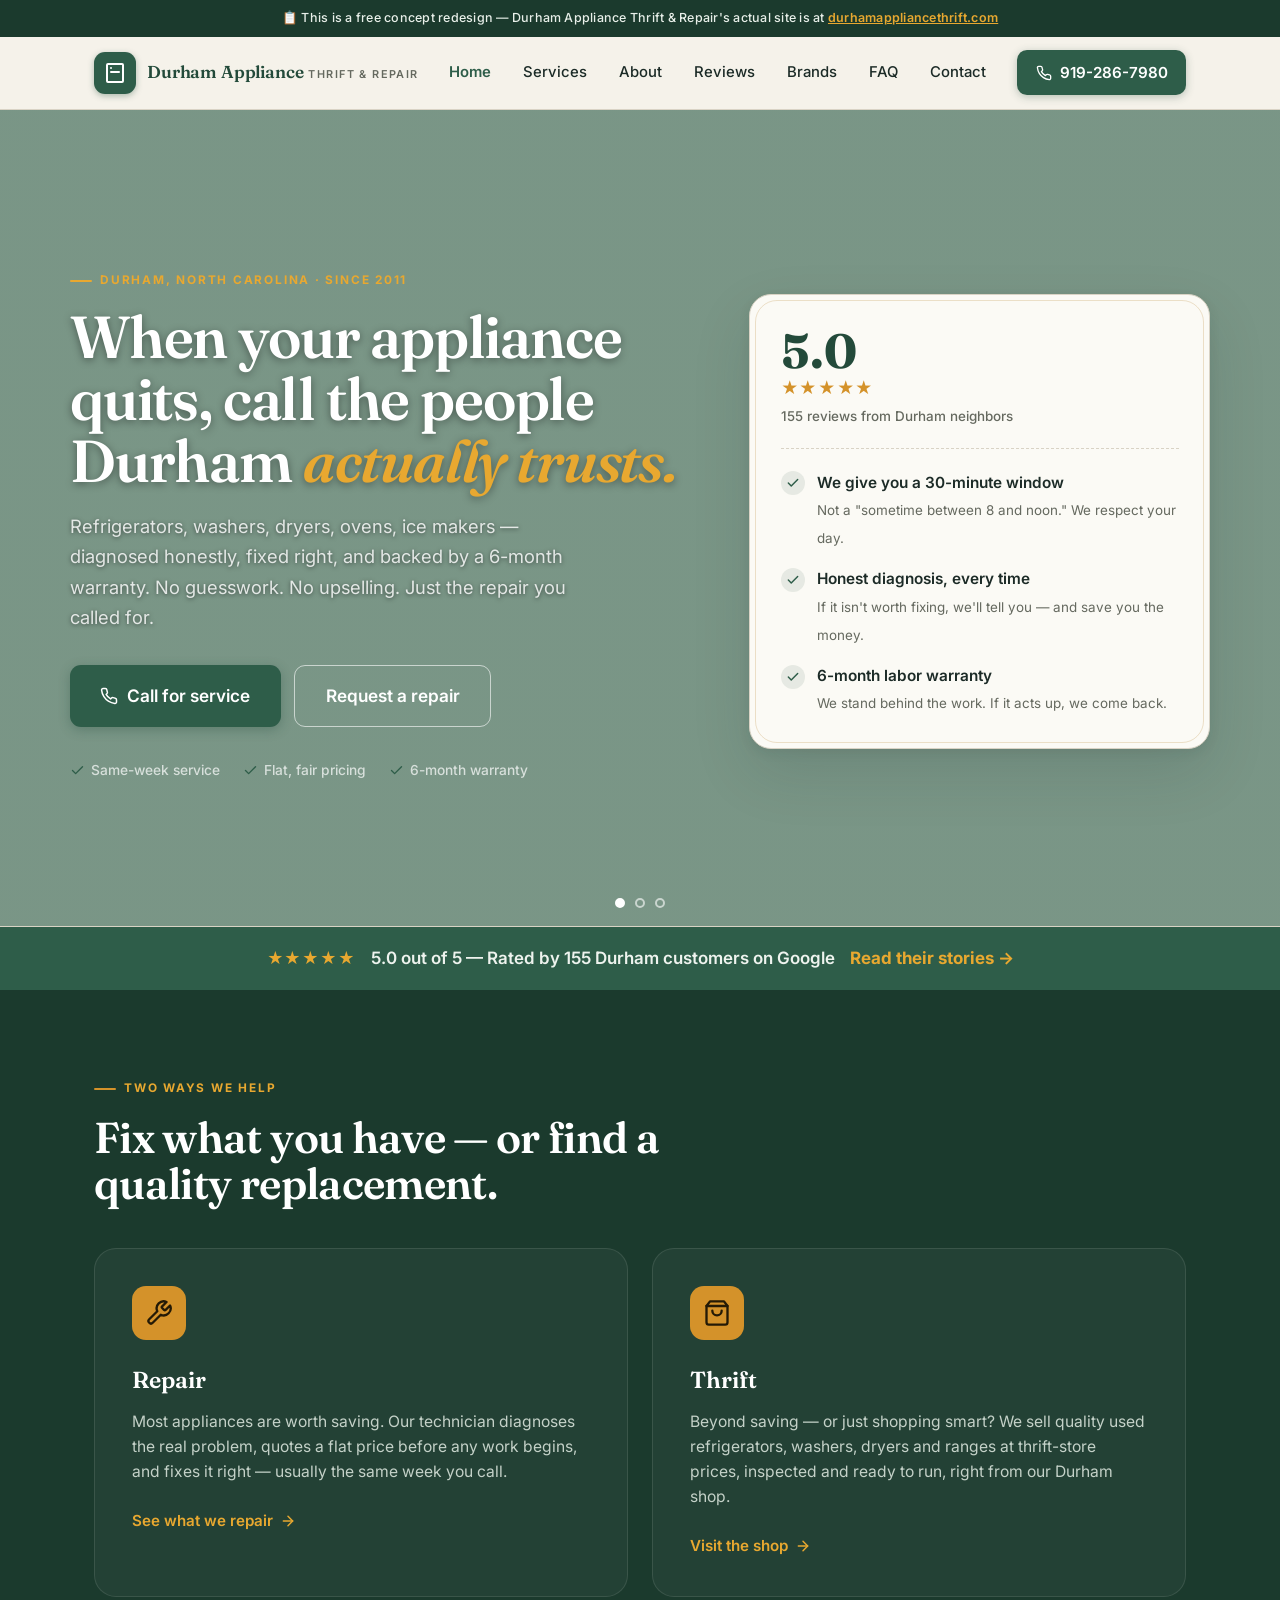
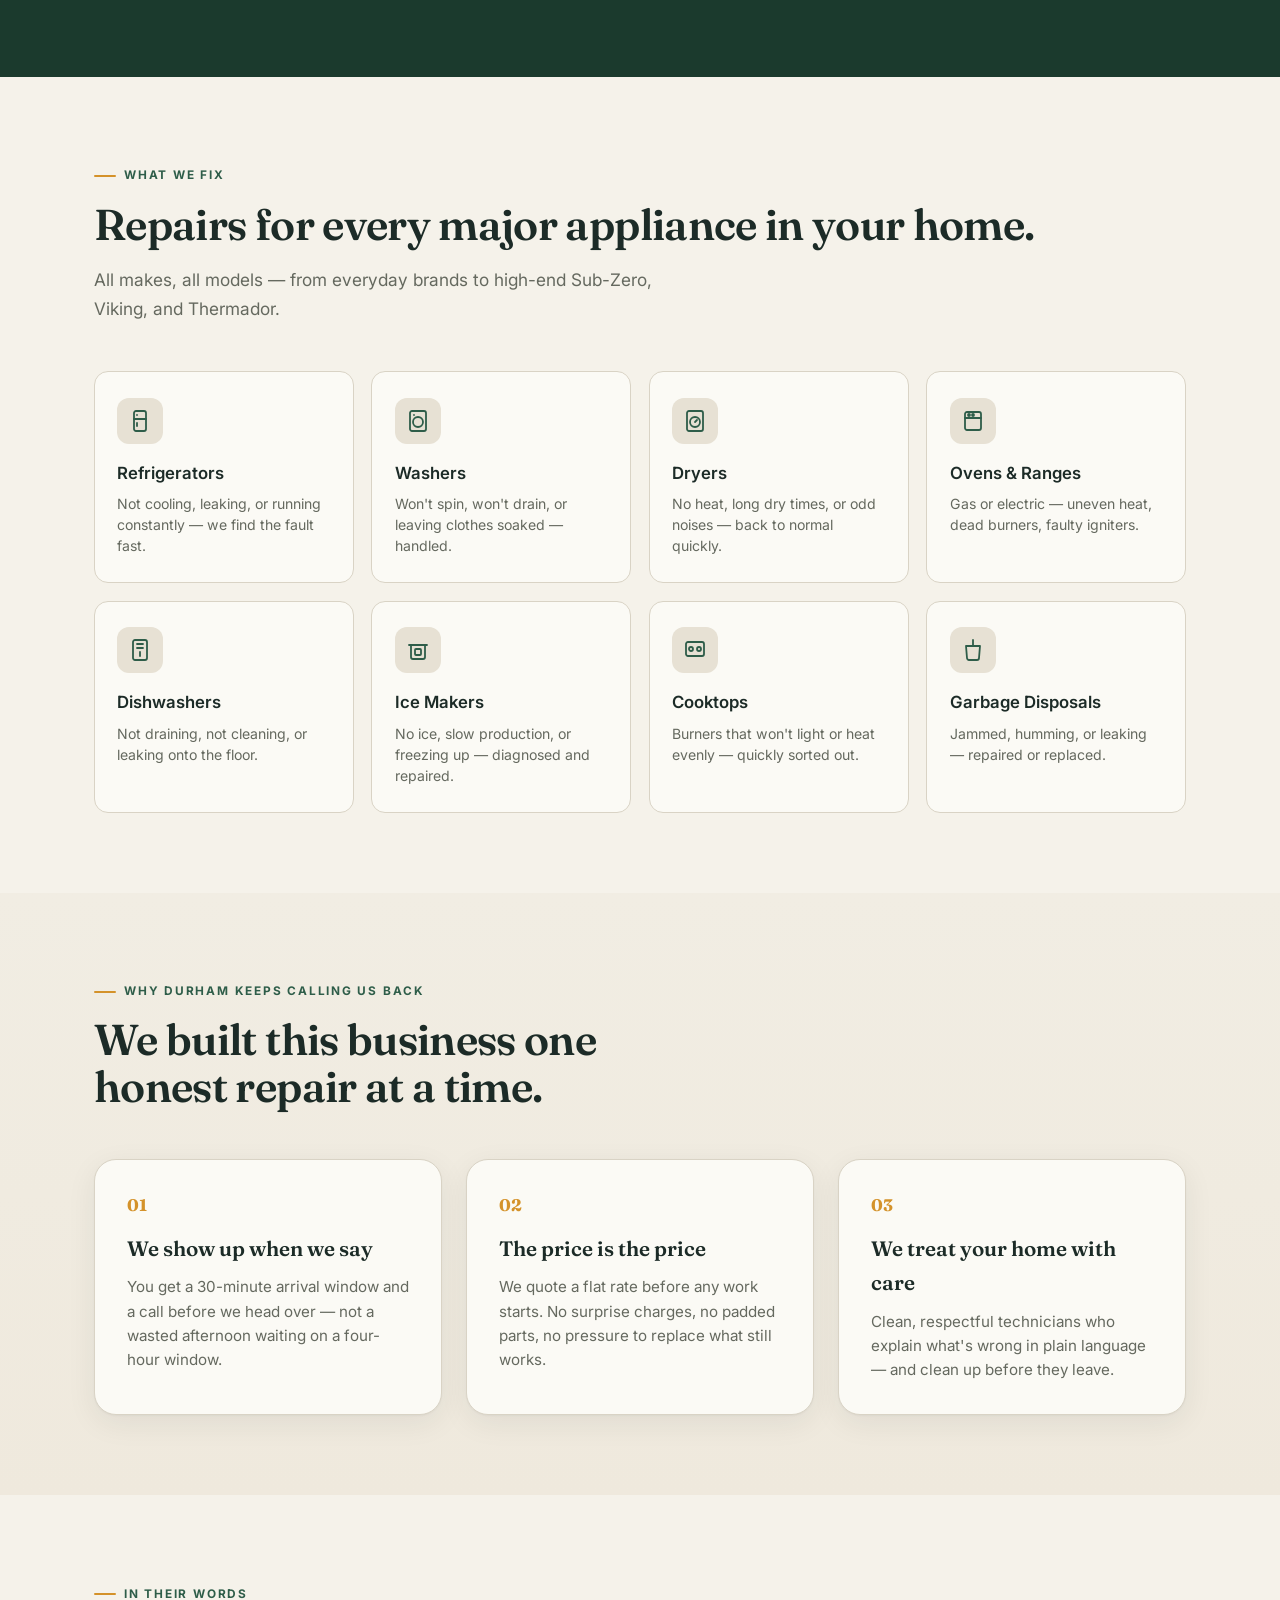
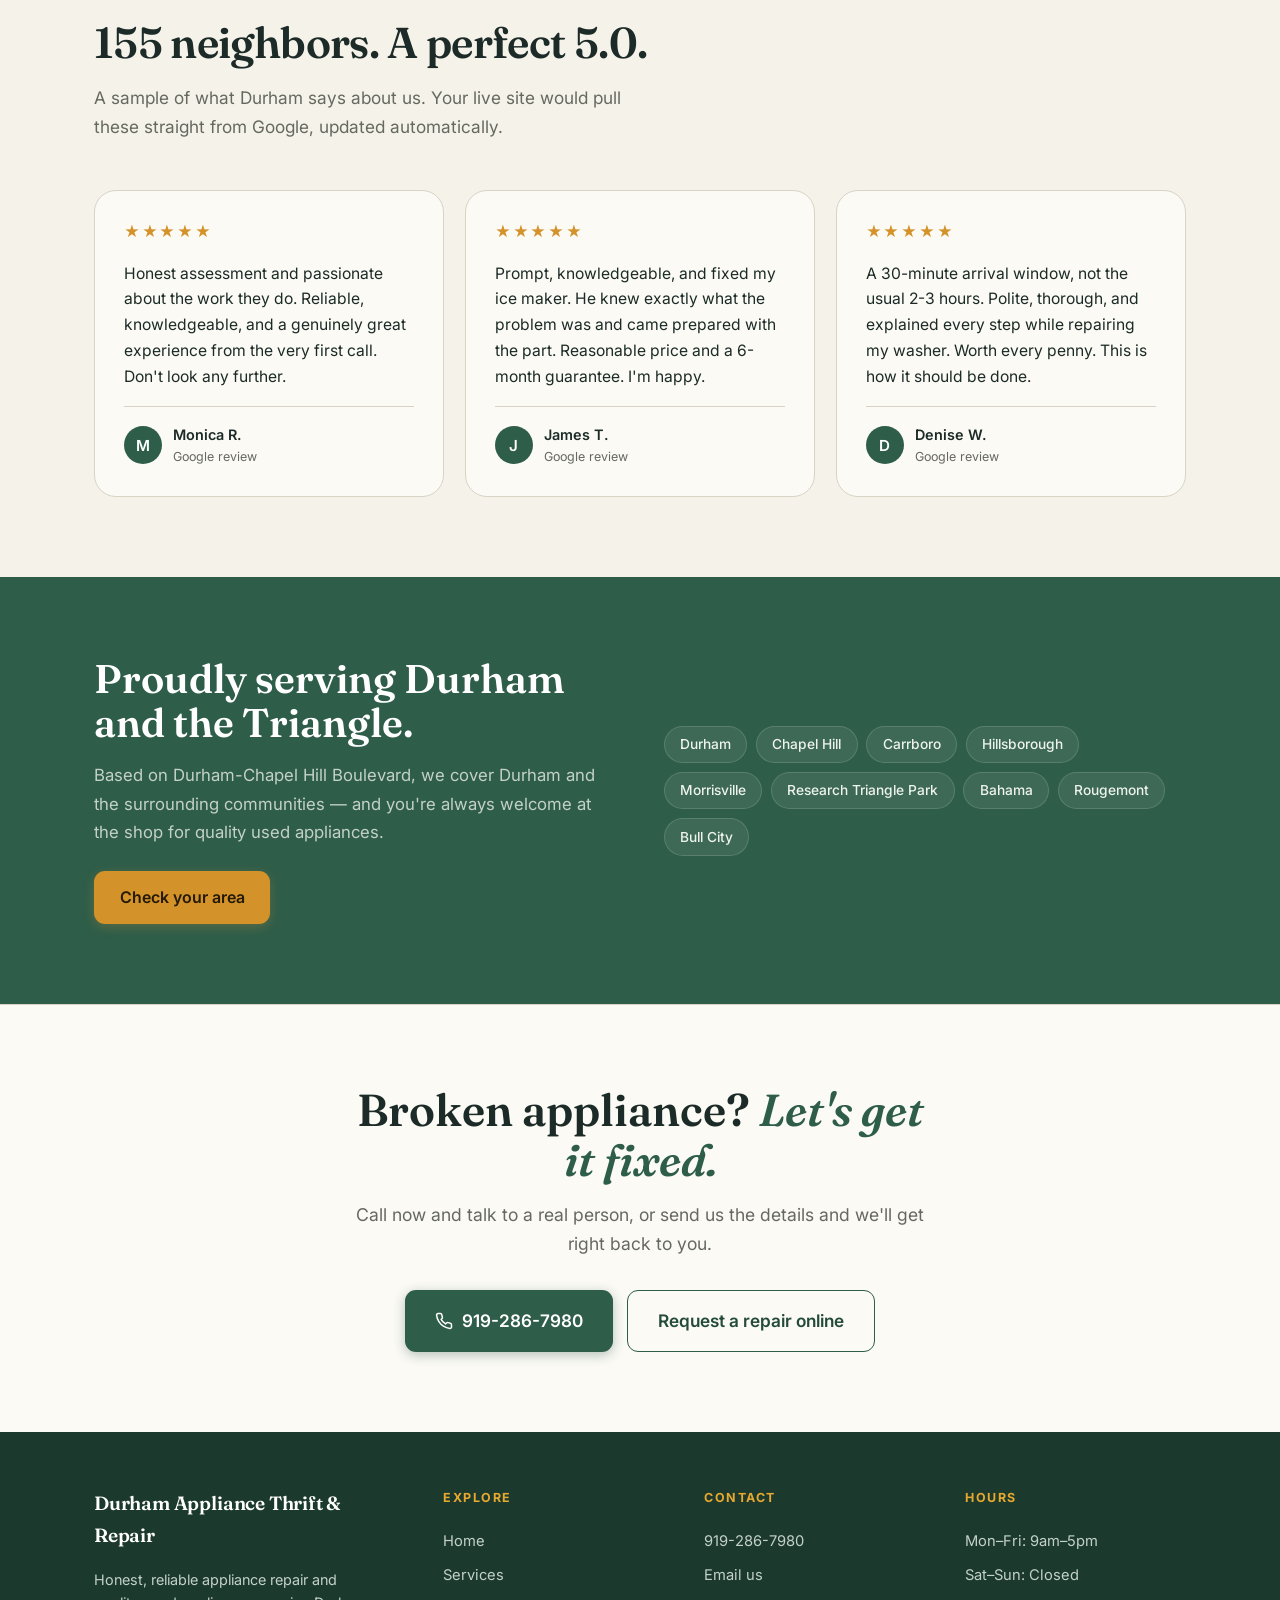
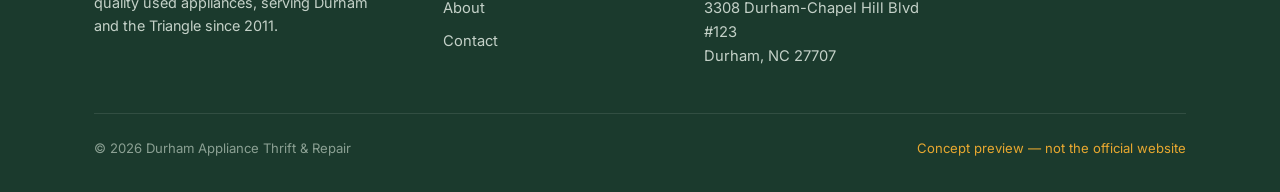
==== commit 15bd4ce1: "feat: hero slider, brighter brass color, dark-bg text fixes" ====
--- a/index.html
+++ b/index.html
@@ -40,7 +40,13 @@
   </div>
 </header>
 
-<section class="hero" style="background:linear-gradient(rgba(46,93,73,0.60),rgba(46,93,73,0.60)),url('https://images.unsplash.com/photo-1558618666-fcd25c85cd64?w=1600&q=80') center/cover no-repeat">
+<section class="hero">
+    <div class="hero-slides">
+      <div class="hero-slide active" style="background-image:url('https://images.unsplash.com/photo-1558618666-fcd25c85cd64?w=1600&q=80');"></div>
+      <div class="hero-slide" style="background-image:url('https://images.unsplash.com/photo-1556909114-f6e7ad7d3136?w=1600&q=80');"></div>
+      <div class="hero-slide" style="background-image:url('images/knobs.jpg');"></div>
+    </div>
+    <div class="hero-overlay"></div>
   <div class="wrap hero-grid">
     <div class="hero-left">
       <span class="eyebrow" style="color:var(--brass-soft)">Durham, North Carolina · Since 2011</span>
@@ -84,7 +90,12 @@
         </div>
       </div>
     </div>
-  </div>
+    </div>
+    <div class="hero-dots">
+      <button class="hero-dot active" data-index="0" aria-label="Slide 1"></button>
+      <button class="hero-dot" data-index="1" aria-label="Slide 2"></button>
+      <button class="hero-dot" data-index="2" aria-label="Slide 3"></button>
+    </div>
 </section>
 
 <div style="background:var(--pine);padding:1.1rem 1.5rem;text-align:center">
@@ -207,6 +218,16 @@
   var io=new IntersectionObserver(function(es){es.forEach(function(e){if(e.isIntersecting){e.target.classList.add('in');io.unobserve(e.target)}})},{threshold:.12});
   setTimeout(function(){document.querySelectorAll(".reveal").forEach(function(el){el.classList.add("in")})},1500);
   document.querySelectorAll('.svc-card,.why-card,.rev-card,.dual-card').forEach(function(el){el.classList.add('reveal');io.observe(el)});
+
+  // Hero slider
+  var slides=document.querySelectorAll('.hero-slide');
+  var dots=document.querySelectorAll('.hero-dot');
+  var current=0,paused=false;
+  function goTo(n){slides[current].classList.remove('active');dots[current].classList.remove('active');current=(n+slides.length)%slides.length;slides[current].classList.add('active');dots[current].classList.add('active');}
+  dots.forEach(function(dot){dot.addEventListener('click',function(){goTo(parseInt(dot.dataset.index));paused=true;setTimeout(function(){paused=false;},6000);});});
+  document.querySelector('.hero').addEventListener('mouseenter',function(){paused=true;});
+  document.querySelector('.hero').addEventListener('mouseleave',function(){paused=false;});
+  setInterval(function(){if(!paused)goTo(current+1);},5000);
 </script>
 </body>
 </html>
--- a/css/style.css
+++ b/css/style.css
@@ -12,8 +12,8 @@
   --pine:#2e5d49;
   --pine-dark:#234a3a;
   --pine-deep:#1b3a2d;
-  --brass:#bb8a3d;
-  --brass-soft:#cda257;
+  --brass:#d4922a;
+  --brass-soft:#e8a830;
   --clay:#b0492f;
   --stone:#e7e1d4;
   --line:#d9d3c5;
@@ -131,26 +131,54 @@
 /* ---- HERO ---- */
 .hero{
   position:relative;overflow:hidden;
-  background:
-    radial-gradient(120% 90% at 85% -10%,rgba(187,138,61,.10),transparent 55%),
-    linear-gradient(180deg,#f7f4ec 0%,#f1ede3 100%);
   border-bottom:1px solid var(--line);
 }
+.hero-slides{
+  position:absolute;inset:0;z-index:0;
+}
+.hero-slide{
+  position:absolute;inset:0;
+  background-size:cover;background-position:center;
+  opacity:0;transition:opacity 1.2s ease-in-out;
+}
+.hero-slide.active{opacity:1;}
+.hero-overlay{
+  position:absolute;inset:0;
+  background:linear-gradient(rgba(46,93,73,0.62),rgba(46,93,73,0.62));
+  z-index:1;
+}
+.hero-dots{
+  position:absolute;bottom:18px;left:50%;transform:translateX(-50%);
+  display:flex;gap:10px;z-index:3;
+}
+.hero-dot{
+  width:10px;height:10px;border-radius:50%;
+  border:2px solid rgba(255,255,255,0.6);
+  background:transparent;cursor:pointer;
+  transition:background 0.3s,border-color 0.3s;padding:0;
+}
+.hero-dot.active{background:#fff;border-color:#fff;}
 .hero-grid{
+  position:relative;z-index:2;
   display:grid;grid-template-columns:1.15fr .85fr;gap:3.5rem;align-items:center;
   padding:4.5rem 0 4rem;
 }
 .hero h1{
   font-family:'Fraunces',serif;font-weight:600;
   font-size:clamp(2.3rem,5.2vw,3.7rem);line-height:1.04;letter-spacing:-.02em;
-  margin-bottom:1.25rem;
-}
-.hero h1 em{font-style:italic;color:var(--pine);font-weight:600}
-.hero-sub{font-size:1.15rem;color:var(--muted);line-height:1.65;margin-bottom:2rem;max-width:520px}
+  margin-bottom:1.25rem;color:#fff;
+  text-shadow:0 2px 8px rgba(0,0,0,0.4);
+}
+.hero h1 em{font-style:italic;color:var(--brass-soft);font-weight:600}
+.hero-sub{font-size:1.15rem;color:rgba(255,255,255,0.82);line-height:1.65;margin-bottom:2rem;max-width:520px;text-shadow:0 1px 4px rgba(0,0,0,0.5);}
 .hero-actions{display:flex;flex-wrap:wrap;gap:.85rem;margin-bottom:2rem}
-.hero-microtrust{display:flex;align-items:center;gap:1.4rem;flex-wrap:wrap;font-size:.86rem;color:var(--muted);font-weight:500}
+.hero-microtrust{display:flex;align-items:center;gap:1.4rem;flex-wrap:wrap;font-size:.86rem;color:rgba(255,255,255,0.7);font-weight:500}
 .hero-microtrust .dot{display:inline-flex;align-items:center;gap:.4rem}
 .hero-microtrust svg{width:15px;height:15px;color:var(--pine)}
+.hero .btn-ghost{color:#fff;border-color:rgba(255,255,255,0.6);}
+.hero .btn-ghost:hover{background:#fff;color:var(--pine-dark);}
+.hero .eyebrow{color:var(--brass-soft);}
+.hero .eyebrow::before{background:var(--brass-soft);}
 
 /* Trust seal card */
 .seal{
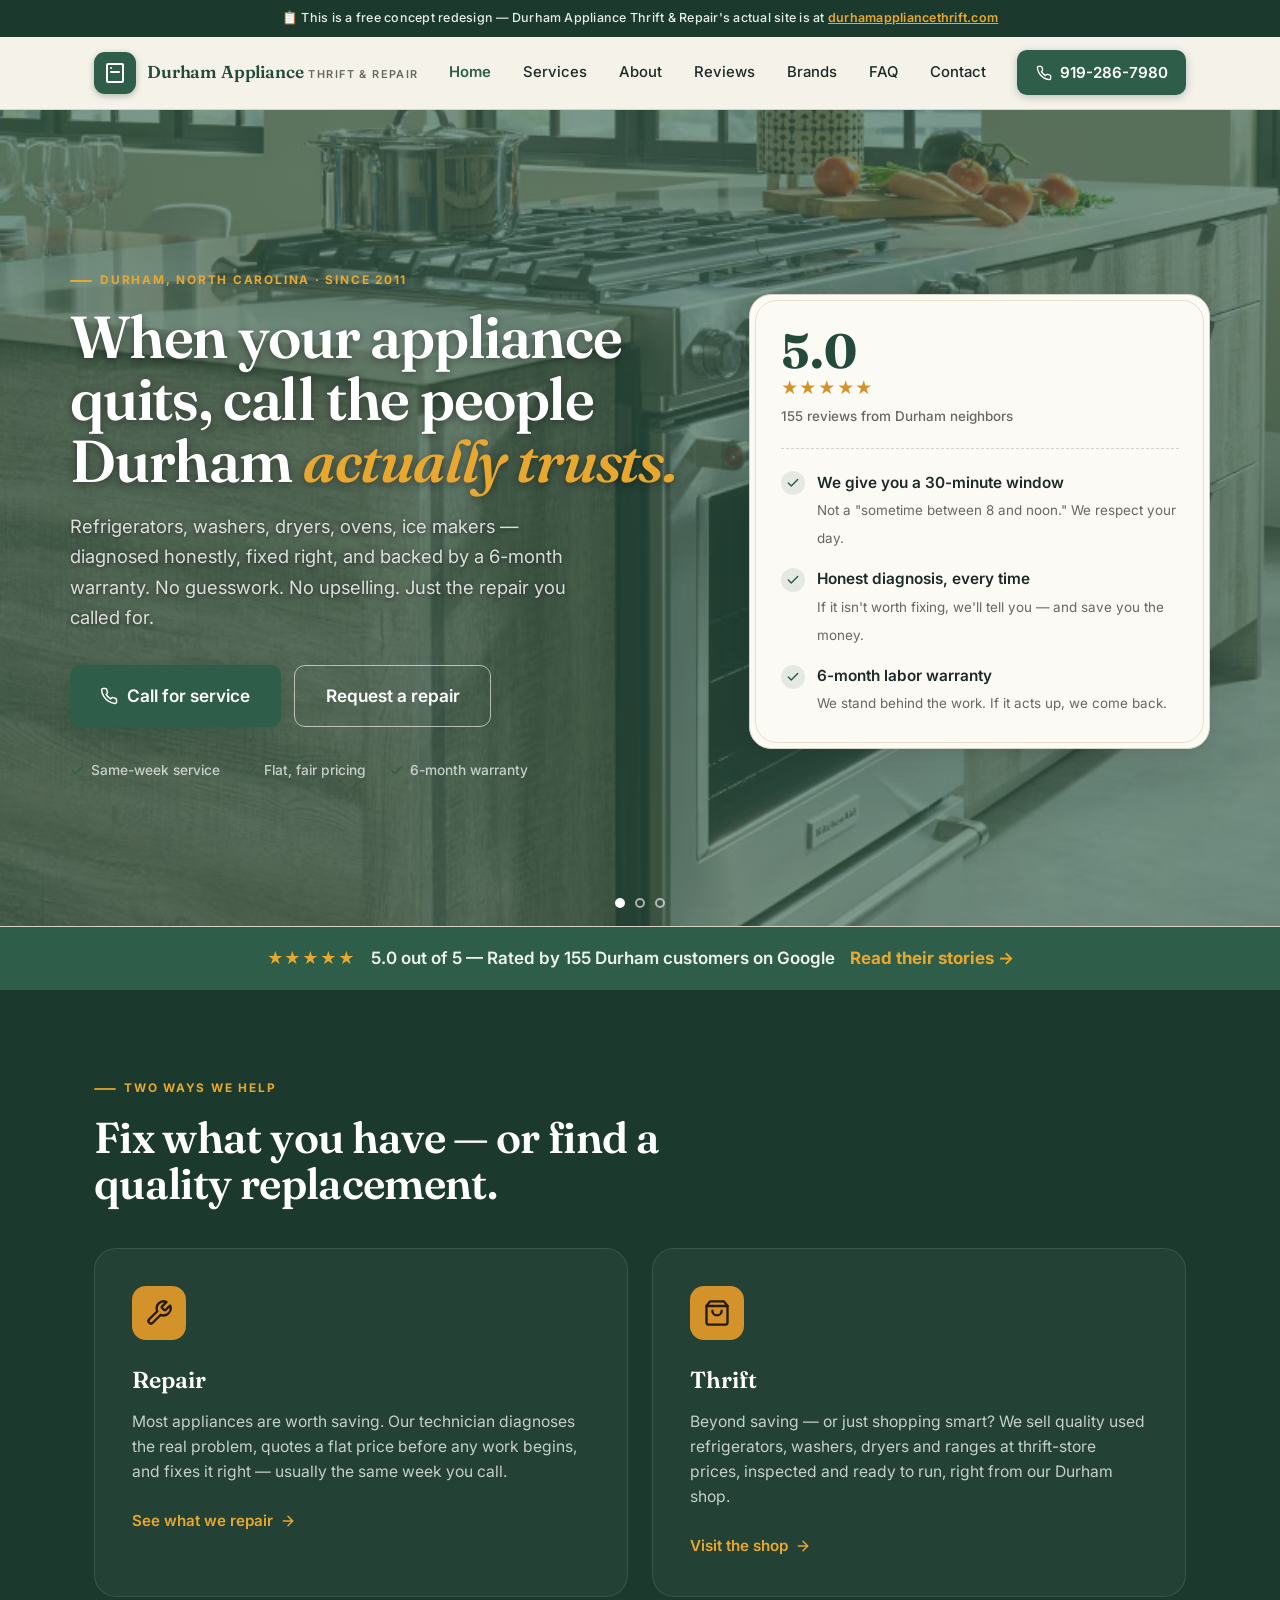
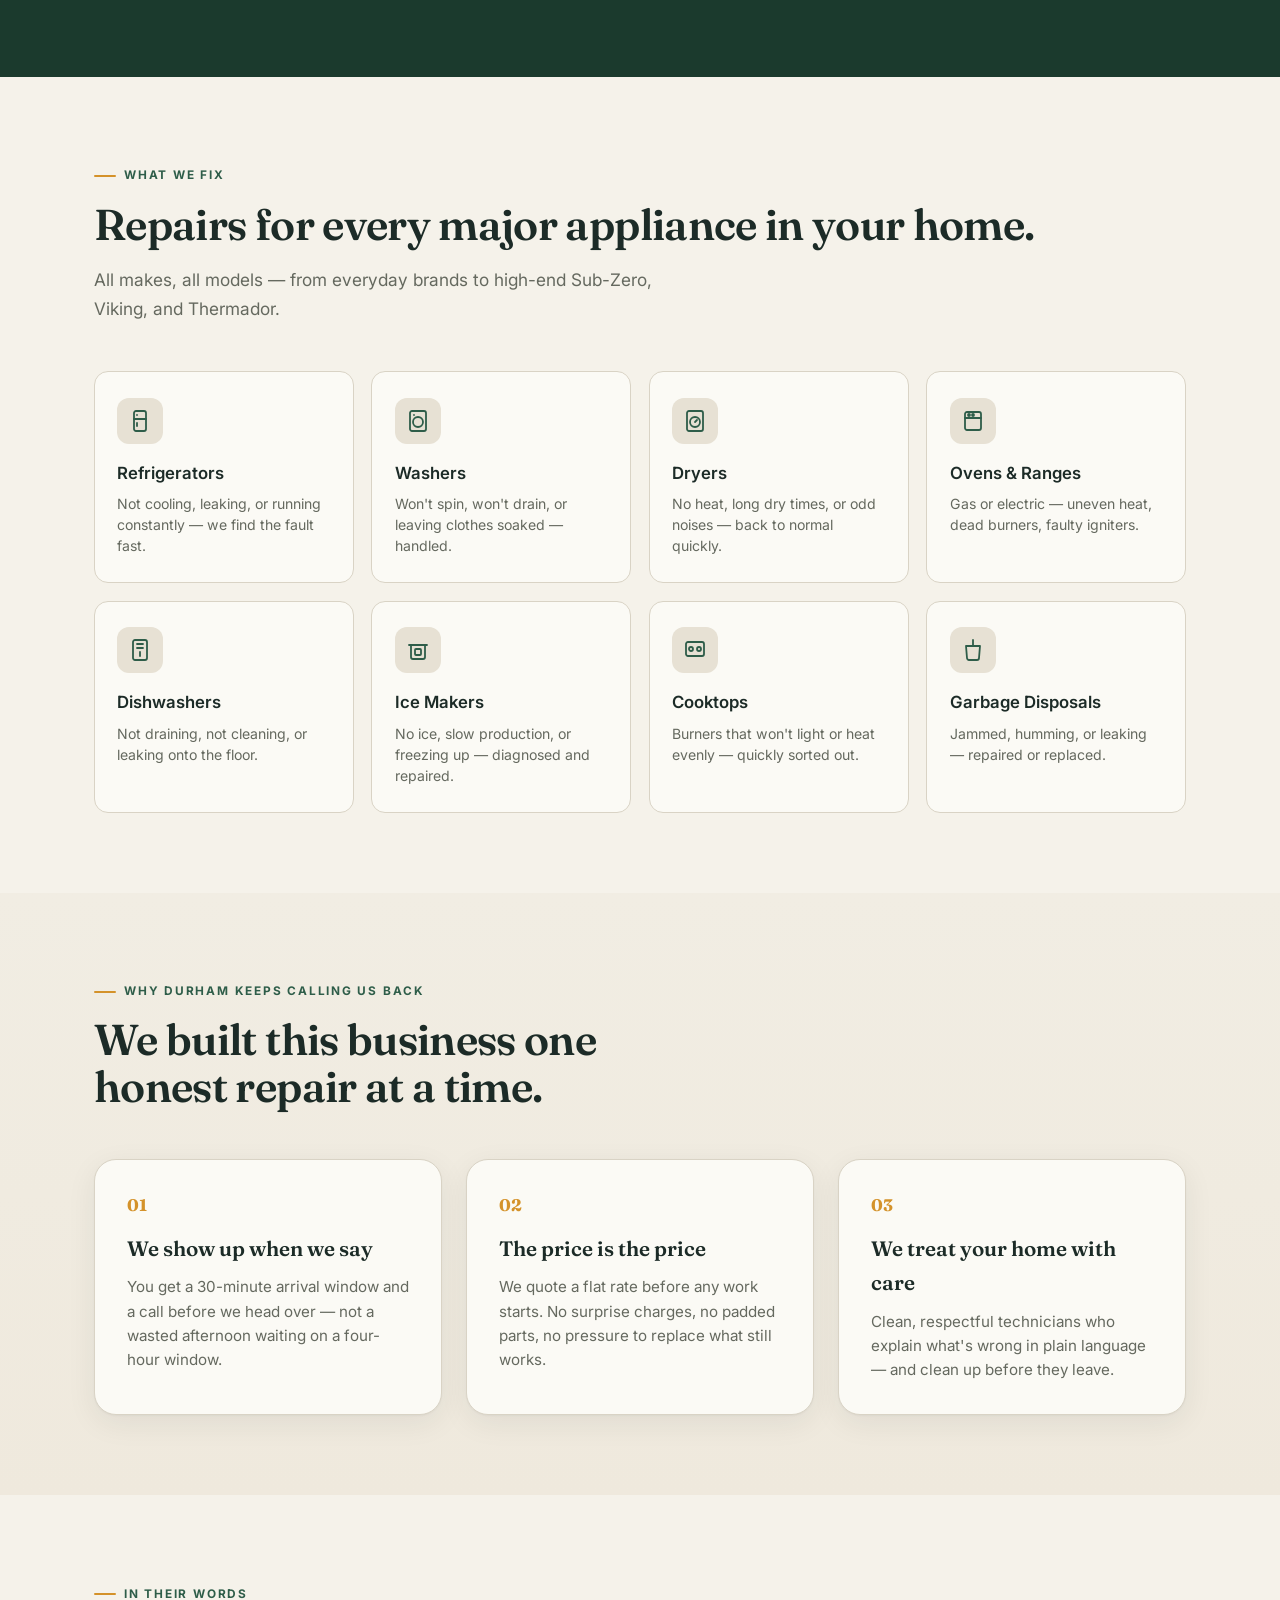
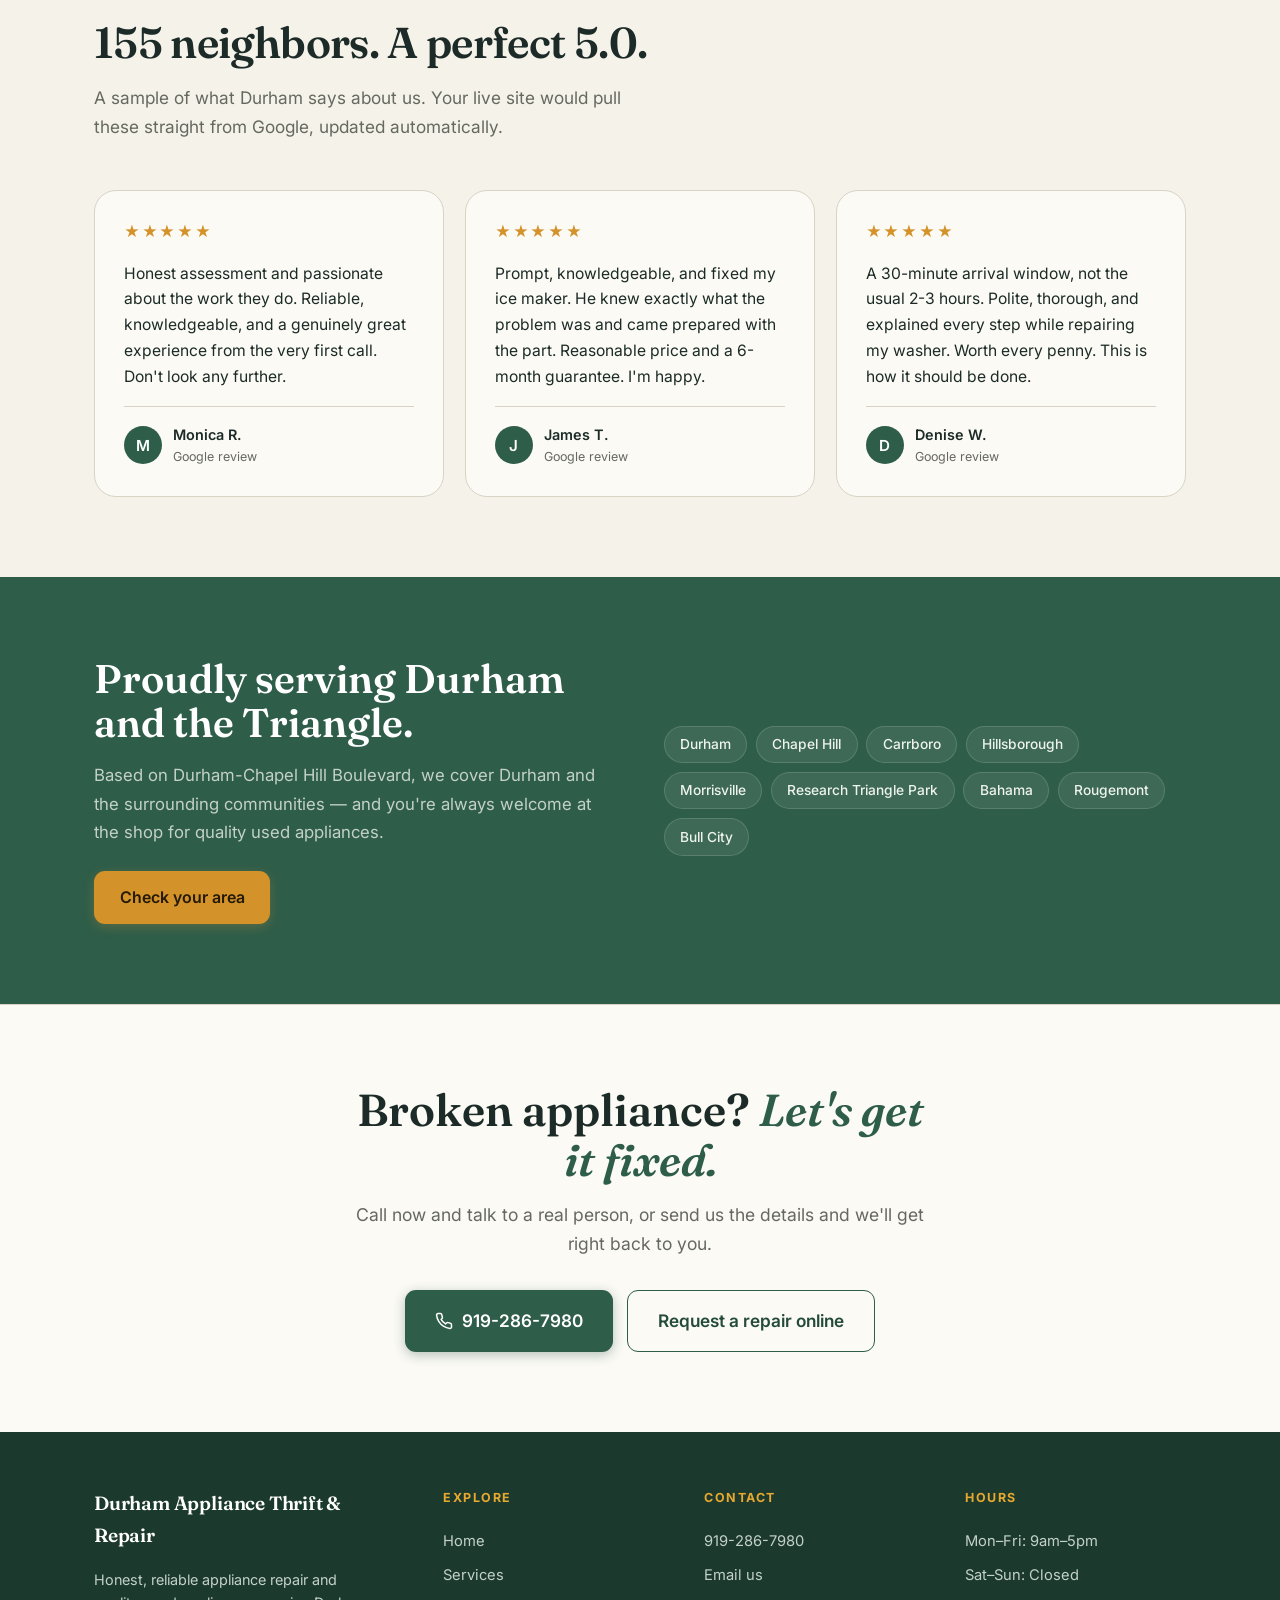
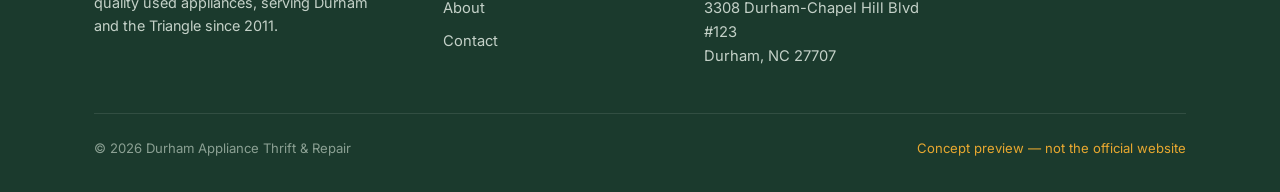
==== commit 02fcc69e: "fix: use local Range-image and laundry photos for slider" ====
--- a/index.html
+++ b/index.html
@@ -42,8 +42,8 @@
 
 <section class="hero">
     <div class="hero-slides">
-      <div class="hero-slide active" style="background-image:url('https://images.unsplash.com/photo-1558618666-fcd25c85cd64?w=1600&q=80');"></div>
-      <div class="hero-slide" style="background-image:url('https://images.unsplash.com/photo-1556909114-f6e7ad7d3136?w=1600&q=80');"></div>
+      <div class="hero-slide active" style="background-image:url('images/Range-image.avif');"></div>
+      <div class="hero-slide" style="background-image:url('images/laundry.webp');"></div>
       <div class="hero-slide" style="background-image:url('images/knobs.jpg');"></div>
     </div>
     <div class="hero-overlay"></div>
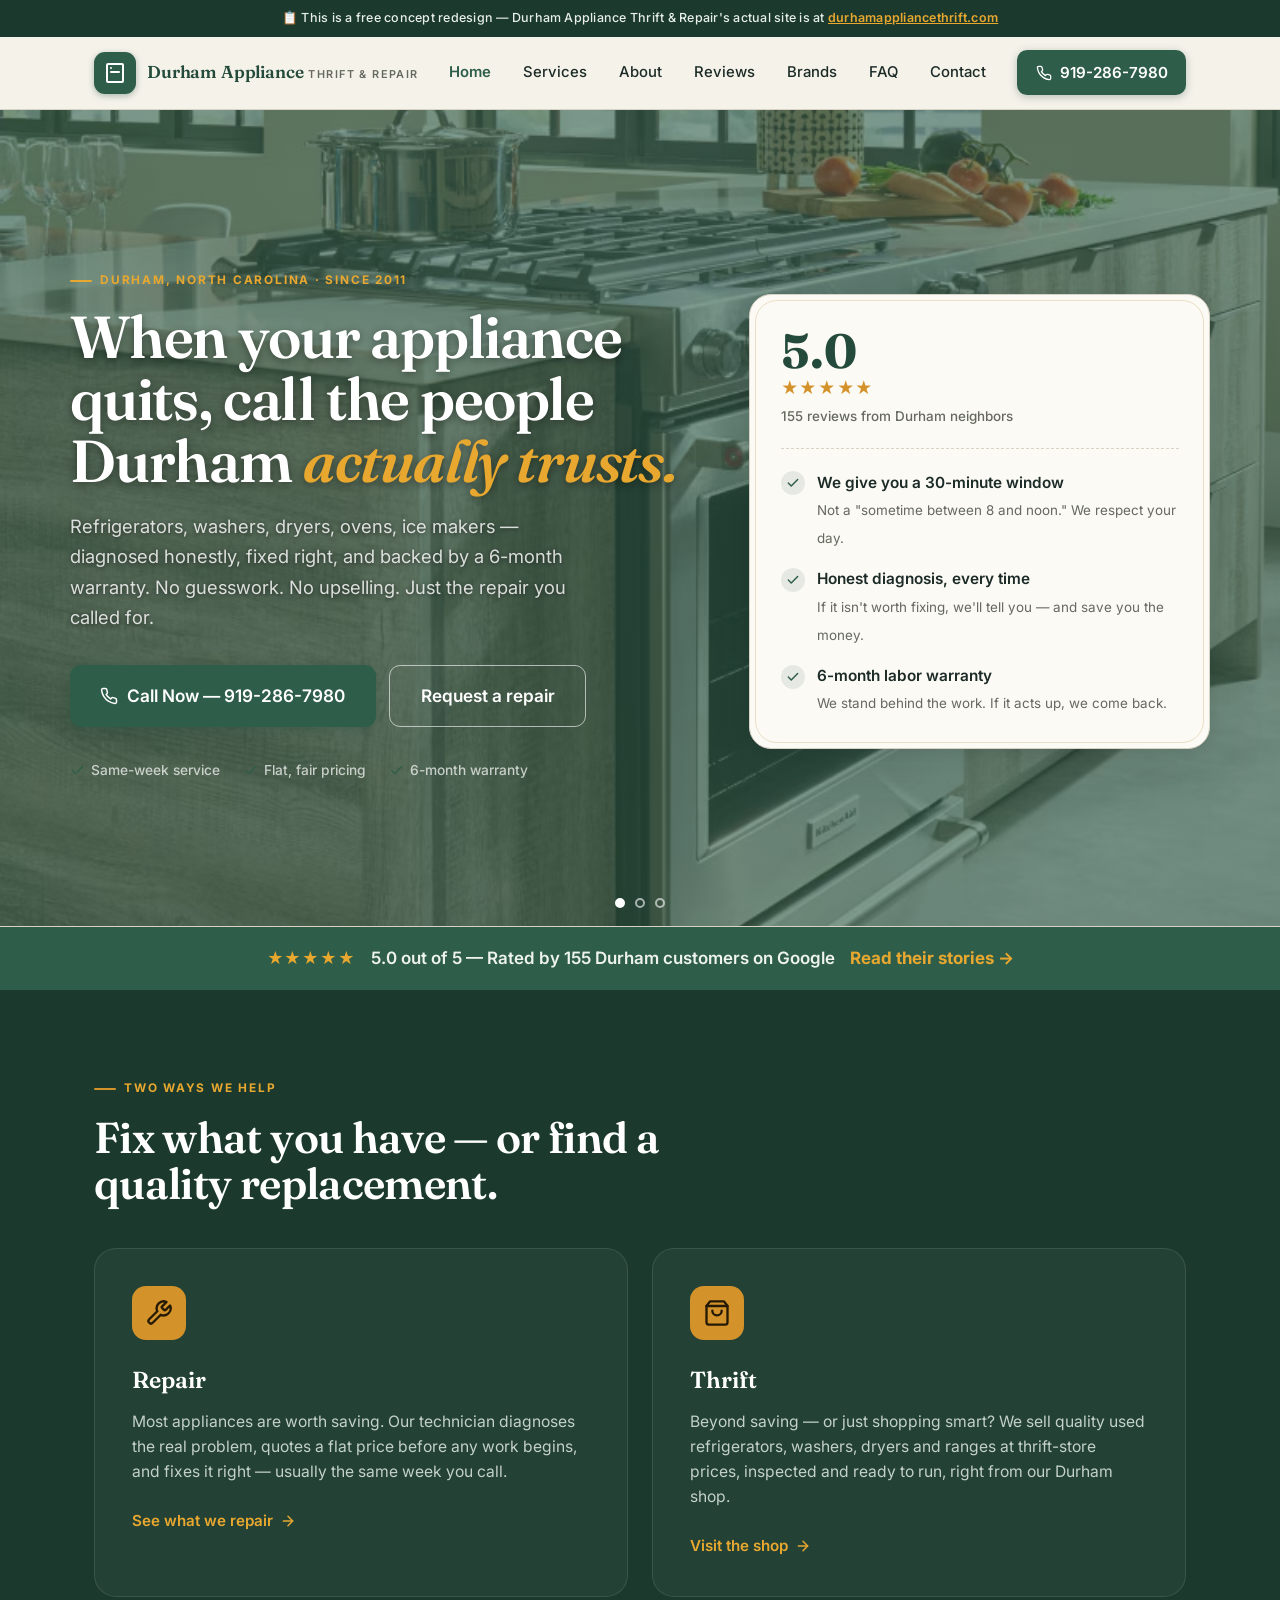
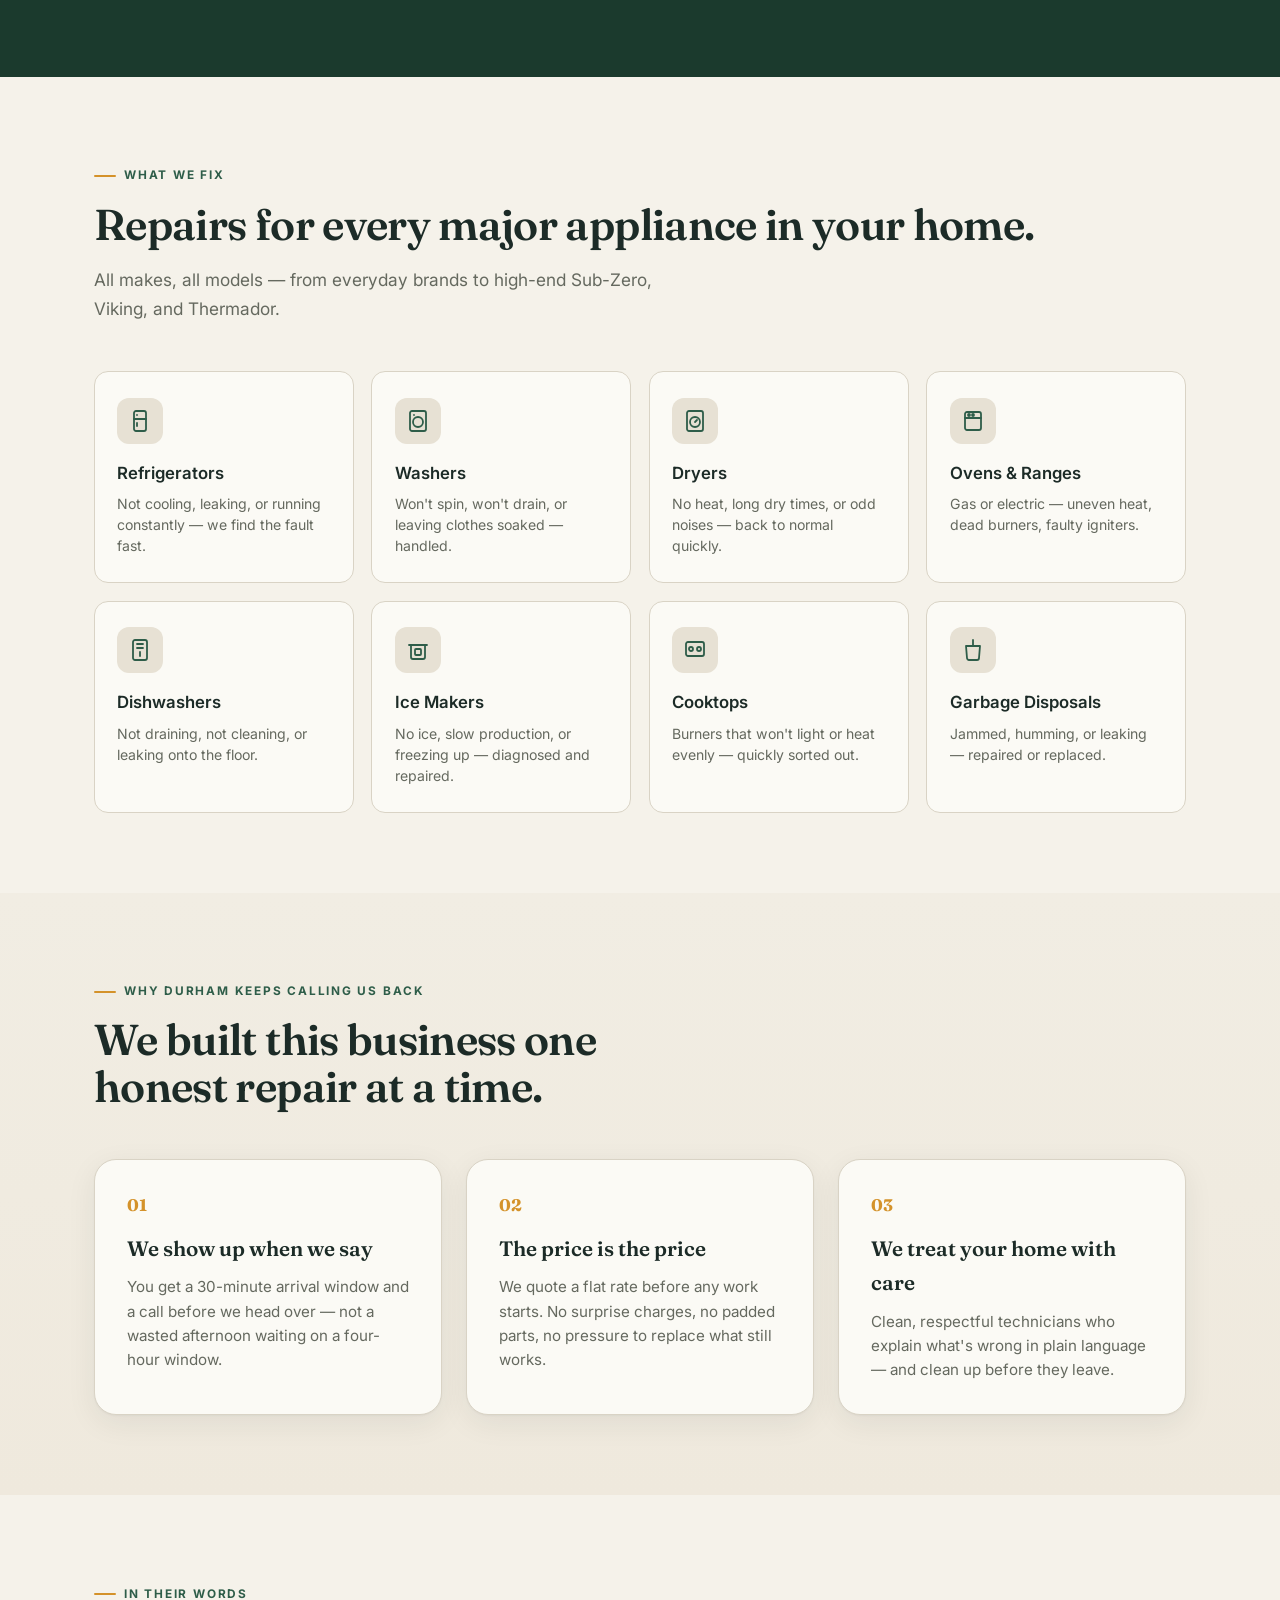
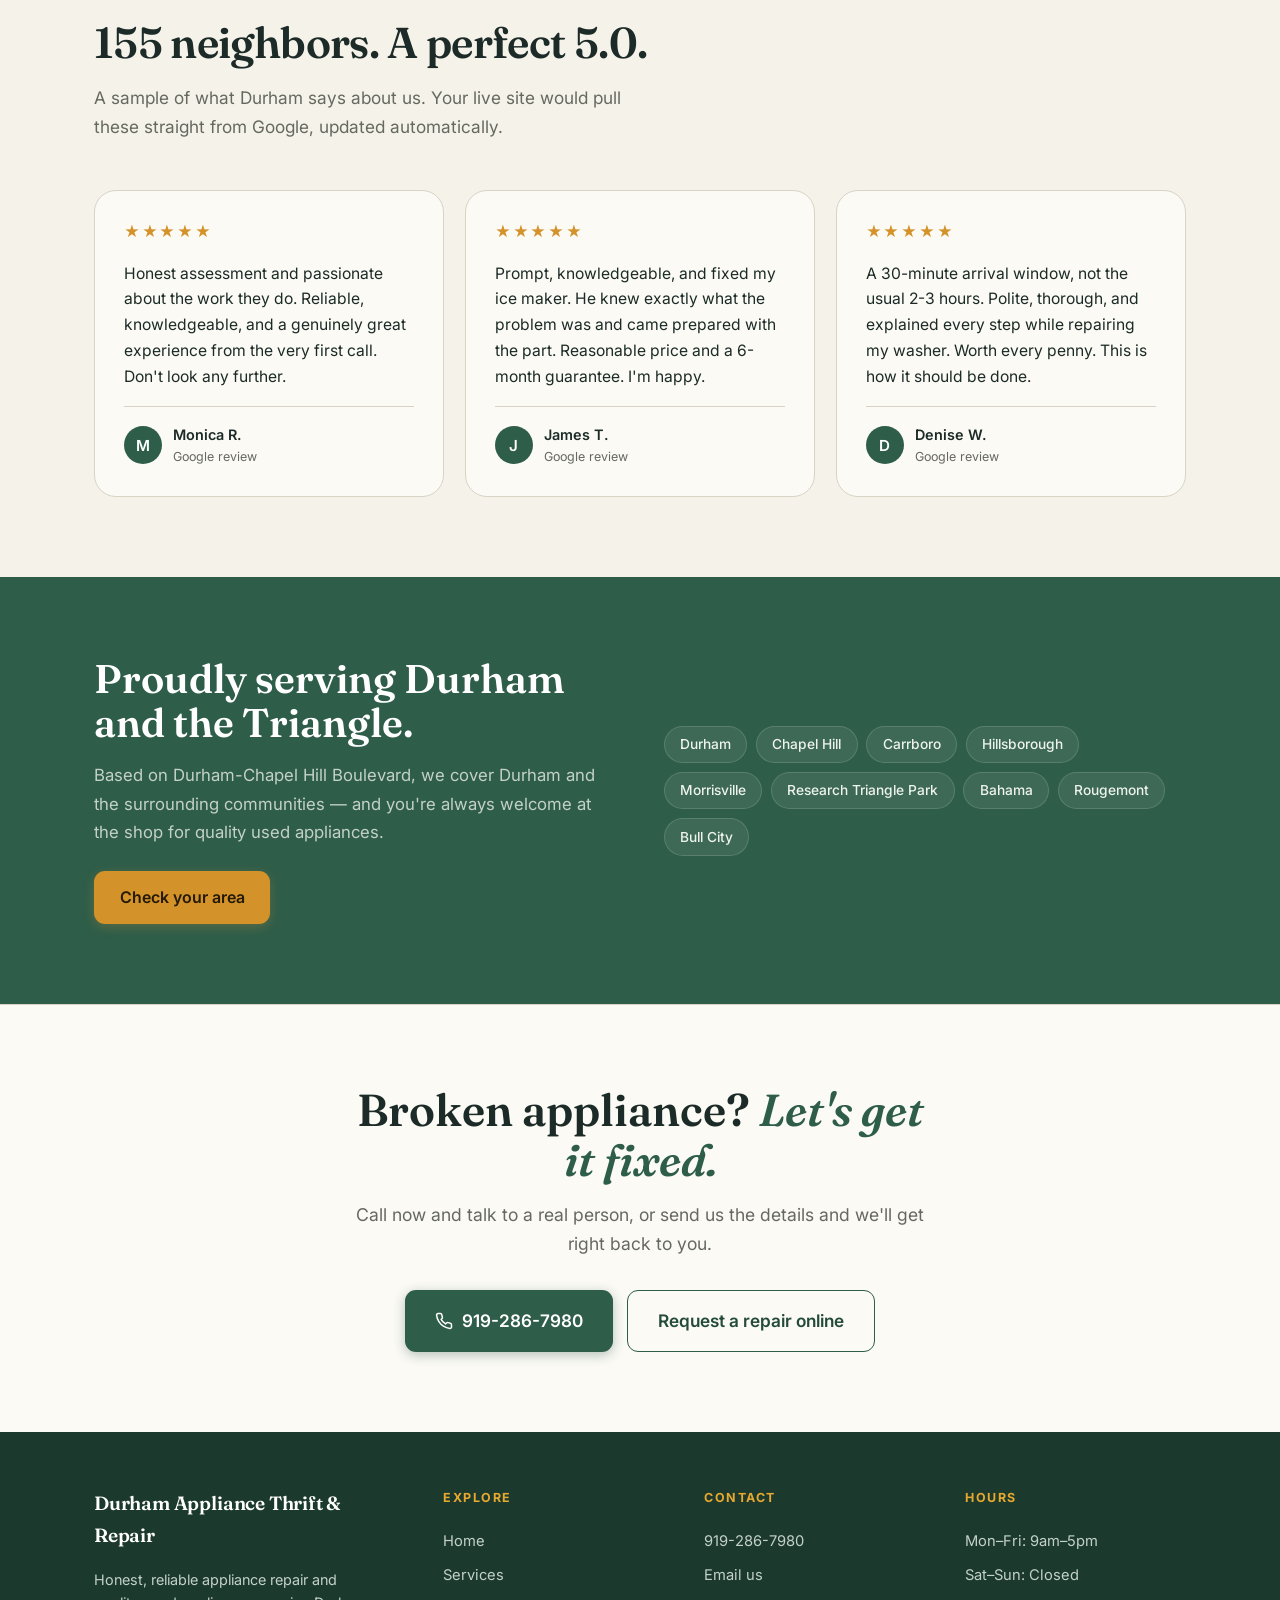
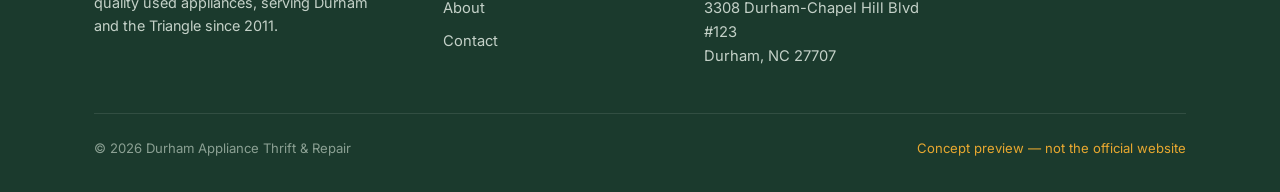
==== commit f61e21c8: "fix: http not https for Durham actual site link" ====
--- a/index.html
+++ b/index.html
@@ -10,7 +10,7 @@
 </head>
 <body>
 
-<div class="concept-bar">📋 This is a free concept redesign — Durham Appliance Thrift &amp; Repair's actual site is at <a href="https://durhamappliancethrift.com" target="_blank" rel="noopener">durhamappliancethrift.com</a></div>
+<div class="concept-bar">📋 This is a free concept redesign — Durham Appliance Thrift &amp; Repair's actual site is at <a href="http://durhamappliancethrift.com" target="_blank" rel="noopener">durhamappliancethrift.com</a></div>
 
 <header class="site-header">
   <div class="header-inner">
@@ -55,7 +55,7 @@
       <div class="hero-actions">
         <a href="tel:+19192867980" class="btn btn-primary btn-lg">
           <svg viewBox="0 0 24 24" fill="none" stroke="currentColor" stroke-width="2" stroke-linecap="round" stroke-linejoin="round"><path d="M22 16.92v3a2 2 0 0 1-2.18 2 19.79 19.79 0 0 1-8.63-3.07 19.5 19.5 0 0 1-6-6 19.79 19.79 0 0 1-3.07-8.67A2 2 0 0 1 4.11 2h3a2 2 0 0 1 2 1.72 12.84 12.84 0 0 0 .7 2.81 2 2 0 0 1-.45 2.11L8.09 9.91a16 16 0 0 0 6 6l1.27-1.27a2 2 0 0 1 2.11-.45 12.84 12.84 0 0 0 2.81.7A2 2 0 0 1 22 16.92Z"/></svg>
-          Call for service
+          Call Now — 919-286-7980
         </a>
         <a href="contact.html" class="btn btn-ghost btn-lg">Request a repair</a>
       </div>
